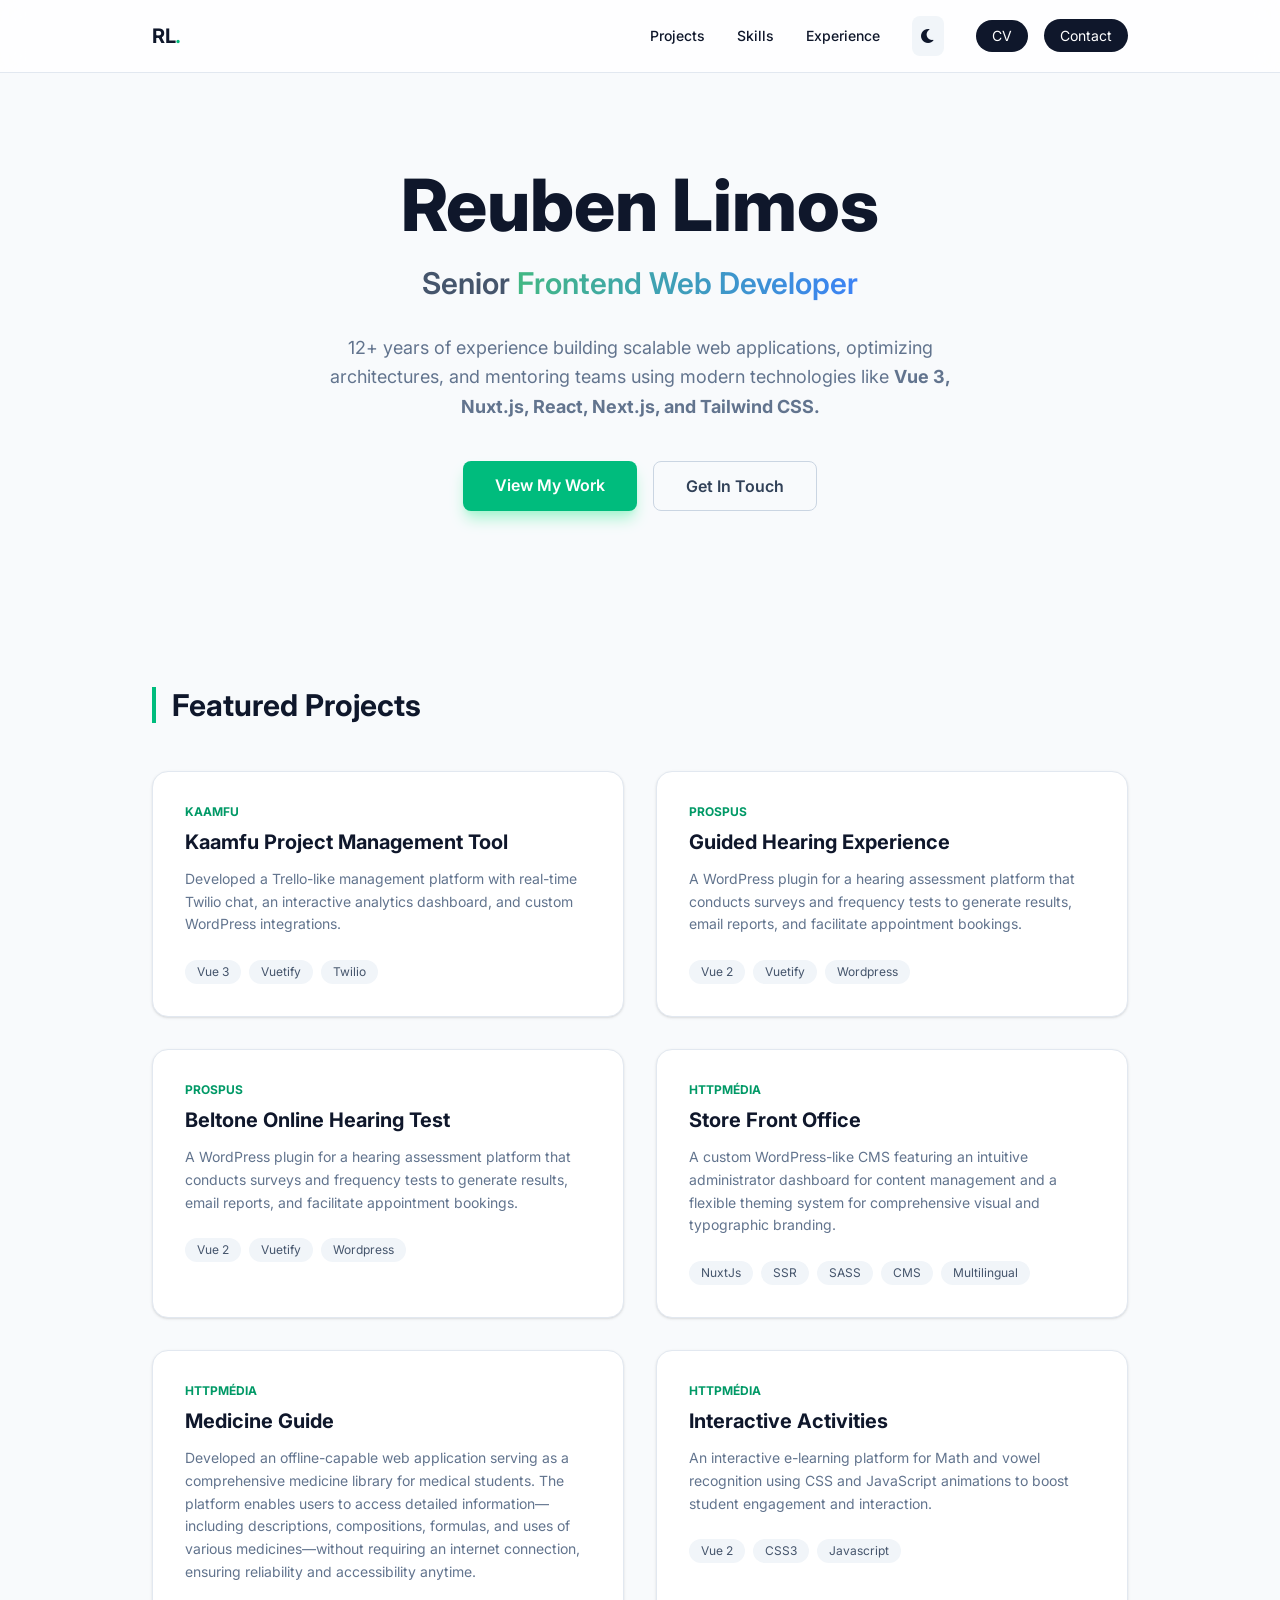
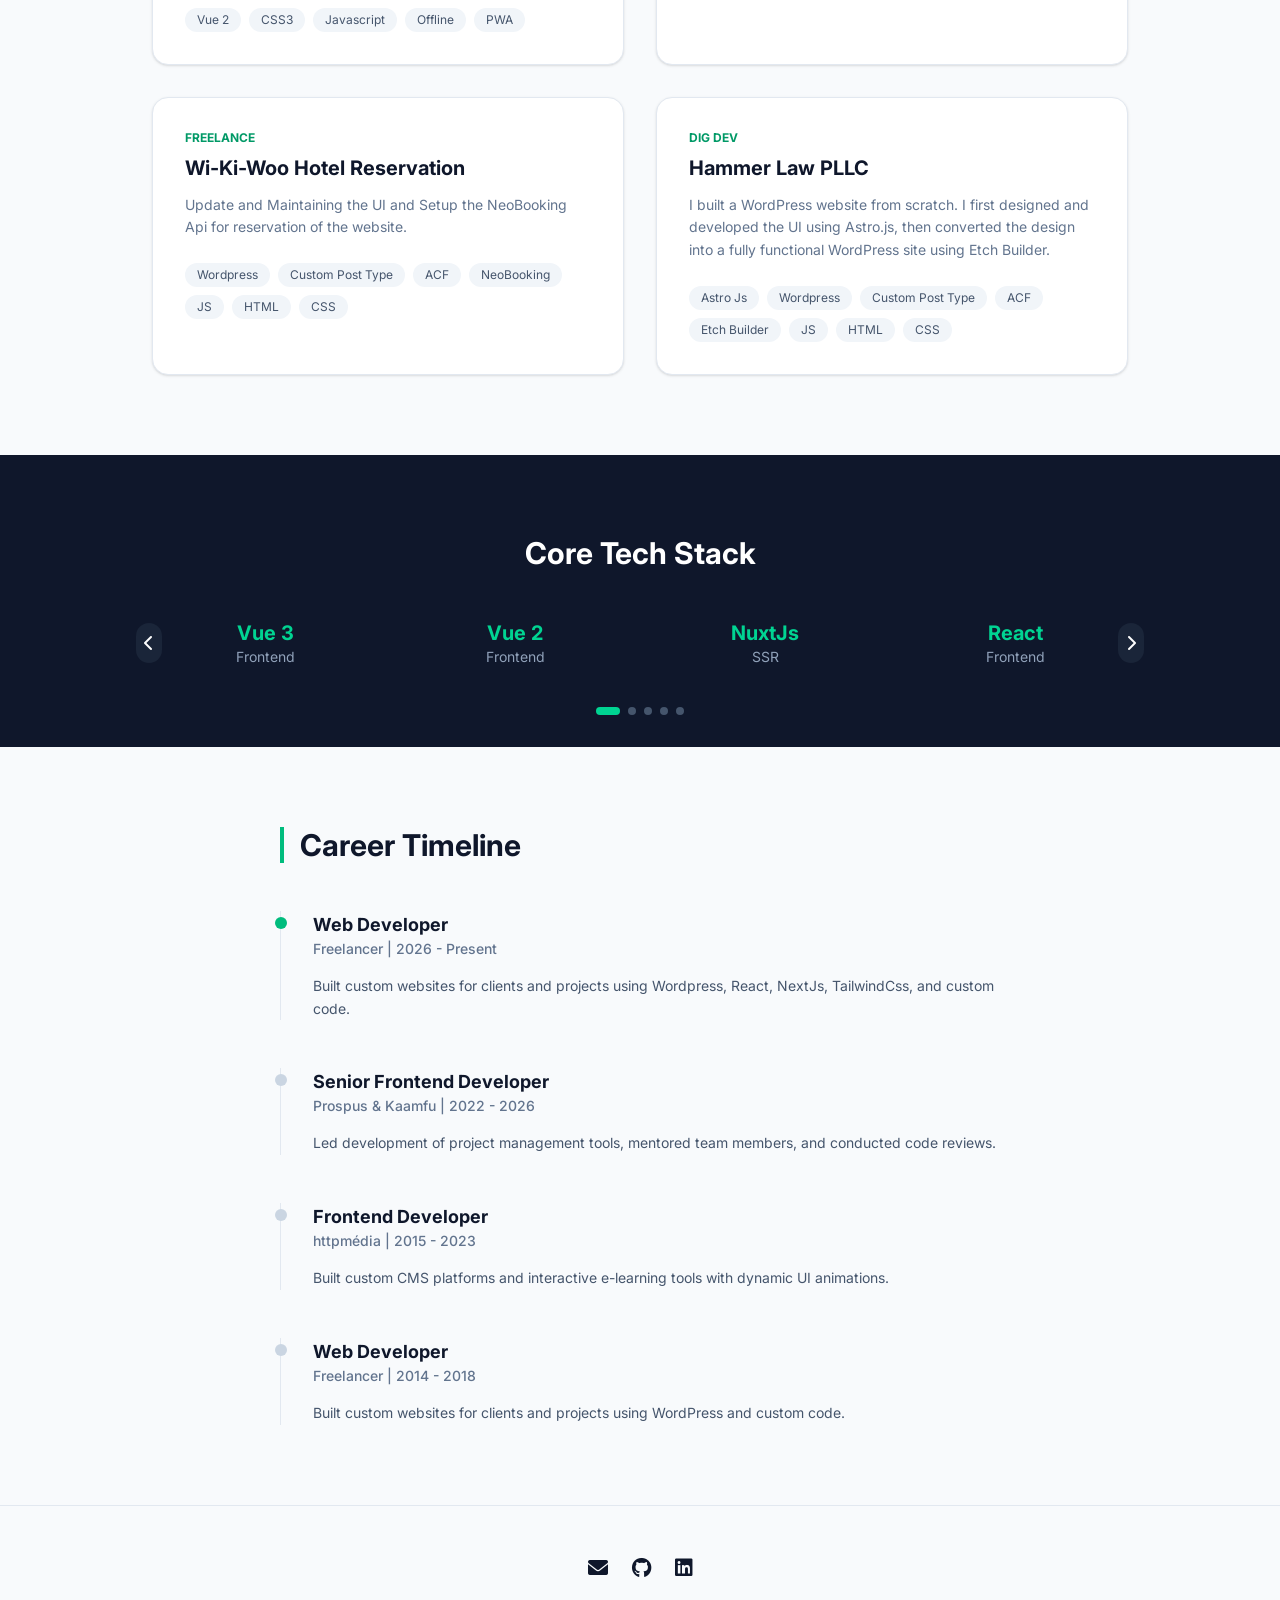
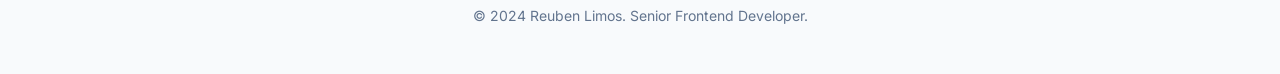
==== index.html @ afaecfef "update" ====
<!doctype html>
<html lang="en">
  <head>
    <meta charset="UTF-8" />
    <link rel="icon" type="image/svg+xml" href="favicon.svg" />
    <meta name="viewport" content="width=device-width, initial-scale=1.0" />
    <title>Reuben Limos | Senior Frontend Developer</title>
    <link
      rel="stylesheet"
      href="https://cdnjs.cloudflare.com/ajax/libs/font-awesome/6.0.0/css/all.min.css"
    />
    <script type="module" crossorigin src="assets/index.js"></script>
    <link rel="stylesheet" crossorigin href="assets/index.css">
  </head>
  <body>
    <div id="root"></div>
  </body>
</html>
---- assets/index.css ----
@import "https://fonts.googleapis.com/css2?family=Inter:wght@400;500;600;700;800&display=swap";@layer components;@layer properties{@supports (((-webkit-hyphens:none)) and (not (margin-trim:inline))) or ((-moz-orient:inline) and (not (color:rgb(from red r g b)))){*,:before,:after,::backdrop{--tw-translate-x:0;--tw-translate-y:0;--tw-translate-z:0;--tw-rotate-x:initial;--tw-rotate-y:initial;--tw-rotate-z:initial;--tw-skew-x:initial;--tw-skew-y:initial;--tw-space-y-reverse:0;--tw-space-x-reverse:0;--tw-border-style:solid;--tw-leading:initial;--tw-font-weight:initial;--tw-tracking:initial;--tw-shadow:0 0 #0000;--tw-shadow-color:initial;--tw-shadow-alpha:100%;--tw-inset-shadow:0 0 #0000;--tw-inset-shadow-color:initial;--tw-inset-shadow-alpha:100%;--tw-ring-color:initial;--tw-ring-shadow:0 0 #0000;--tw-inset-ring-color:initial;--tw-inset-ring-shadow:0 0 #0000;--tw-ring-inset:initial;--tw-ring-offset-width:0px;--tw-ring-offset-color:#fff;--tw-ring-offset-shadow:0 0 #0000;--tw-blur:initial;--tw-brightness:initial;--tw-contrast:initial;--tw-grayscale:initial;--tw-hue-rotate:initial;--tw-invert:initial;--tw-opacity:initial;--tw-saturate:initial;--tw-sepia:initial;--tw-drop-shadow:initial;--tw-drop-shadow-color:initial;--tw-drop-shadow-alpha:100%;--tw-drop-shadow-size:initial;--tw-backdrop-blur:initial;--tw-backdrop-brightness:initial;--tw-backdrop-contrast:initial;--tw-backdrop-grayscale:initial;--tw-backdrop-hue-rotate:initial;--tw-backdrop-invert:initial;--tw-backdrop-opacity:initial;--tw-backdrop-saturate:initial;--tw-backdrop-sepia:initial;--tw-duration:initial;--tw-ease:initial}}}@layer theme{:root,:host{--font-sans:-apple-system, BlinkMacSystemFont, "Segoe UI", Roboto, "Helvetica Neue", "Noto Sans", Arial, sans-serif, "Apple Color Emoji", "Segoe UI Emoji", "Segoe UI Symbol", "Noto Color Emoji";--font-mono:ui-monospace, SFMono-Regular, Menlo, Monaco, Consolas, "Liberation Mono", "Courier New", monospace;--color-yellow-400:oklch(85.2% .199 91.936);--color-emerald-200:oklch(90.5% .093 164.15);--color-emerald-400:oklch(76.5% .177 163.223);--color-emerald-500:oklch(69.6% .17 162.48);--color-emerald-600:oklch(59.6% .145 163.225);--color-slate-50:oklch(98.4% .003 247.858);--color-slate-100:oklch(96.8% .007 247.896);--color-slate-200:oklch(92.9% .013 255.508);--color-slate-300:oklch(86.9% .022 252.894);--color-slate-400:oklch(70.4% .04 256.788);--color-slate-500:oklch(55.4% .046 257.417);--color-slate-600:oklch(44.6% .043 257.281);--color-slate-700:oklch(37.2% .044 257.287);--color-slate-800:oklch(27.9% .041 260.031);--color-slate-900:oklch(20.8% .042 265.755);--color-slate-950:oklch(12.9% .042 264.695);--color-gray-800:oklch(27.8% .033 256.848);--color-black:#000;--color-white:#fff;--spacing:.25rem;--container-2xl:42rem;--container-3xl:48rem;--container-5xl:64rem;--text-xs:.75rem;--text-xs--line-height:calc(1 / .75);--text-sm:.875rem;--text-sm--line-height:calc(1.25 / .875);--text-lg:1.125rem;--text-lg--line-height:calc(1.75 / 1.125);--text-xl:1.25rem;--text-xl--line-height:calc(1.75 / 1.25);--text-2xl:1.5rem;--text-2xl--line-height:calc(2 / 1.5);--text-3xl:1.875rem;--text-3xl--line-height:calc(2.25 / 1.875);--text-4xl:2.25rem;--text-4xl--line-height:calc(2.5 / 2.25);--text-5xl:3rem;--text-5xl--line-height:1;--text-7xl:4.5rem;--text-7xl--line-height:1;--font-weight-medium:500;--font-weight-semibold:600;--font-weight-bold:700;--font-weight-extrabold:800;--tracking-tight:-.025em;--leading-relaxed:1.625;--radius-lg:.5rem;--radius-xl:.75rem;--radius-2xl:1rem;--ease-in-out:cubic-bezier(.4, 0, .2, 1);--blur-md:12px;--default-transition-duration:.15s;--default-transition-timing-function:cubic-bezier(.4, 0, .2, 1);--default-font-family:var(--font-sans);--default-mono-font-family:var(--font-mono)}}@layer base{*,:after,:before,::backdrop{box-sizing:border-box;border:0 solid;margin:0;padding:0}::file-selector-button{box-sizing:border-box;border:0 solid;margin:0;padding:0}html,:host{-webkit-text-size-adjust:100%;tab-size:4;line-height:1.5;font-family:var(--default-font-family,-apple-system, BlinkMacSystemFont, "Segoe UI", Roboto, "Helvetica Neue", "Noto Sans", Arial, sans-serif, "Apple Color Emoji", "Segoe UI Emoji", "Segoe UI Symbol", "Noto Color Emoji");font-feature-settings:var(--default-font-feature-settings,normal);font-variation-settings:var(--default-font-variation-settings,normal);-webkit-tap-highlight-color:transparent}hr{height:0;color:inherit;border-top-width:1px}abbr:where([title]){-webkit-text-decoration:underline dotted;text-decoration:underline dotted}h1,h2,h3,h4,h5,h6{font-size:inherit;font-weight:inherit}a{color:inherit;-webkit-text-decoration:inherit;-webkit-text-decoration:inherit;-webkit-text-decoration:inherit;-webkit-text-decoration:inherit;text-decoration:inherit}b,strong{font-weight:bolder}code,kbd,samp,pre{font-family:var(--default-mono-font-family,ui-monospace, SFMono-Regular, Menlo, Monaco, Consolas, "Liberation Mono", "Courier New", monospace);font-feature-settings:var(--default-mono-font-feature-settings,normal);font-variation-settings:var(--default-mono-font-variation-settings,normal);font-size:1em}small{font-size:80%}sub,sup{vertical-align:baseline;font-size:75%;line-height:0;position:relative}sub{bottom:-.25em}sup{top:-.5em}table{text-indent:0;border-color:inherit;border-collapse:collapse}:-moz-focusring:where(:not(iframe)){outline:auto}progress{vertical-align:baseline}summary{display:list-item}ol,ul,menu{list-style:none}img,svg,video,canvas,audio,iframe,embed,object{vertical-align:middle;display:block}img,video{max-width:100%;height:auto}button,input,select,optgroup,textarea{font:inherit;font-feature-settings:inherit;font-variation-settings:inherit;letter-spacing:inherit;color:inherit;opacity:1;background-color:#0000;border-radius:0}::file-selector-button{font:inherit;font-feature-settings:inherit;font-variation-settings:inherit;letter-spacing:inherit;color:inherit;opacity:1;background-color:#0000;border-radius:0}:where(select:is([multiple],[size])) optgroup{font-weight:bolder}:where(select:is([multiple],[size])) optgroup option{padding-inline-start:20px}::file-selector-button{margin-inline-end:4px}::placeholder{opacity:1}@supports (not ((-webkit-appearance:-apple-pay-button))) or (contain-intrinsic-size:1px){::placeholder{color:currentColor}@supports (color:color-mix(in lab, red, red)){::placeholder{color:color-mix(in oklab, currentcolor 50%, transparent)}}}textarea{resize:vertical}::-webkit-search-decoration{-webkit-appearance:none}::-webkit-date-and-time-value{min-height:1lh;text-align:inherit}::-webkit-datetime-edit{display:inline-flex}::-webkit-datetime-edit-fields-wrapper{padding:0}::-webkit-datetime-edit{padding-block:0}::-webkit-datetime-edit-year-field{padding-block:0}::-webkit-datetime-edit-month-field{padding-block:0}::-webkit-datetime-edit-day-field{padding-block:0}::-webkit-datetime-edit-hour-field{padding-block:0}::-webkit-datetime-edit-minute-field{padding-block:0}::-webkit-datetime-edit-second-field{padding-block:0}::-webkit-datetime-edit-millisecond-field{padding-block:0}::-webkit-datetime-edit-meridiem-field{padding-block:0}::-webkit-calendar-picker-indicator{line-height:1}:-moz-ui-invalid{box-shadow:none}button,input:where([type=button],[type=reset],[type=submit]){appearance:button}::file-selector-button{appearance:button}::-webkit-inner-spin-button{height:auto}::-webkit-outer-spin-button{height:auto}[hidden]:where(:not([hidden=until-found])){display:none!important}}@layer utilities{.invisible{visibility:hidden}.visible{visibility:visible}.absolute{position:absolute}.fixed{position:fixed}.relative{position:relative}.sticky{position:sticky}.inset-0{inset:0}.top-0{top:0}.top-1\.5{top:calc(var(--spacing) * 1.5)}.top-1\/2{top:50%}.top-6{top:calc(var(--spacing) * 6)}.right-0{right:0}.right-6{right:calc(var(--spacing) * 6)}.-left-1\.5{left:calc(var(--spacing) * -1.5)}.left-0{left:0}.left-1\/2{left:50%}.z-20{z-index:20}.z-50{z-index:50}.mx-auto{margin-inline:auto}.mt-4{margin-top:calc(var(--spacing) * 4)}.mt-10{margin-top:calc(var(--spacing) * 10)}.mr-4{margin-right:calc(var(--spacing) * 4)}.mb-2{margin-bottom:calc(var(--spacing) * 2)}.mb-3{margin-bottom:calc(var(--spacing) * 3)}.mb-6{margin-bottom:calc(var(--spacing) * 6)}.mb-8{margin-bottom:calc(var(--spacing) * 8)}.mb-10{margin-bottom:calc(var(--spacing) * 10)}.mb-12{margin-bottom:calc(var(--spacing) * 12)}.flex{display:flex}.grid{display:grid}.hidden{display:none}.h-2{height:calc(var(--spacing) * 2)}.h-3{height:calc(var(--spacing) * 3)}.h-auto{height:auto}.h-full{height:100%}.min-h-screen{min-height:100vh}.w-2{width:calc(var(--spacing) * 2)}.w-3{width:calc(var(--spacing) * 3)}.w-6{width:calc(var(--spacing) * 6)}.w-full{width:100%}.max-w-2xl{max-width:var(--container-2xl)}.max-w-3xl{max-width:var(--container-3xl)}.max-w-5xl{max-width:var(--container-5xl)}.min-w-full{min-width:100%}.-translate-x-1\/2{--tw-translate-x:calc(calc(1 / 2 * 100%) * -1);translate:var(--tw-translate-x) var(--tw-translate-y)}.-translate-x-2{--tw-translate-x:calc(var(--spacing) * -2);translate:var(--tw-translate-x) var(--tw-translate-y)}.translate-x-2{--tw-translate-x:calc(var(--spacing) * 2);translate:var(--tw-translate-x) var(--tw-translate-y)}.-translate-y-1\/2{--tw-translate-y:calc(calc(1 / 2 * 100%) * -1);translate:var(--tw-translate-x) var(--tw-translate-y)}.transform{transform:var(--tw-rotate-x,) var(--tw-rotate-y,) var(--tw-rotate-z,) var(--tw-skew-x,) var(--tw-skew-y,)}.cursor-pointer{cursor:pointer}.grid-cols-2{grid-template-columns:repeat(2,minmax(0,1fr))}.flex-wrap{flex-wrap:wrap}.items-center{align-items:center}.items-end{align-items:flex-end}.justify-between{justify-content:space-between}.justify-center{justify-content:center}.gap-2{gap:calc(var(--spacing) * 2)}.gap-4{gap:calc(var(--spacing) * 4)}.gap-8{gap:calc(var(--spacing) * 8)}:where(.space-y-12>:not(:last-child)){--tw-space-y-reverse:0;margin-block-start:calc(calc(var(--spacing) * 12) * var(--tw-space-y-reverse));margin-block-end:calc(calc(var(--spacing) * 12) * calc(1 - var(--tw-space-y-reverse)))}:where(.space-x-4>:not(:last-child)){--tw-space-x-reverse:0;margin-inline-start:calc(calc(var(--spacing) * 4) * var(--tw-space-x-reverse));margin-inline-end:calc(calc(var(--spacing) * 4) * calc(1 - var(--tw-space-x-reverse)))}:where(.space-x-6>:not(:last-child)){--tw-space-x-reverse:0;margin-inline-start:calc(calc(var(--spacing) * 6) * var(--tw-space-x-reverse));margin-inline-end:calc(calc(var(--spacing) * 6) * calc(1 - var(--tw-space-x-reverse)))}:where(.space-x-8>:not(:last-child)){--tw-space-x-reverse:0;margin-inline-start:calc(calc(var(--spacing) * 8) * var(--tw-space-x-reverse));margin-inline-end:calc(calc(var(--spacing) * 8) * calc(1 - var(--tw-space-x-reverse)))}.overflow-hidden{overflow:hidden}.rounded-2xl{border-radius:var(--radius-2xl)}.rounded-full{border-radius:2147483647px}.rounded-lg{border-radius:var(--radius-lg)}.rounded-xl{border-radius:var(--radius-xl)}.border{border-style:var(--tw-border-style);border-width:1px}.border-t{border-top-style:var(--tw-border-style);border-top-width:1px}.border-b{border-bottom-style:var(--tw-border-style);border-bottom-width:1px}.border-l{border-left-style:var(--tw-border-style);border-left-width:1px}.border-l-4{border-left-style:var(--tw-border-style);border-left-width:4px}.border-emerald-500{border-color:var(--color-emerald-500)}.border-slate-200{border-color:var(--color-slate-200)}.border-slate-300{border-color:var(--color-slate-300)}.border-slate-700{border-color:var(--color-slate-700)}.bg-black\/90{background-color:#000000e6}@supports (color:color-mix(in lab, red, red)){.bg-black\/90{background-color:color-mix(in oklab, var(--color-black) 90%, transparent)}}.bg-emerald-400{background-color:var(--color-emerald-400)}.bg-emerald-500{background-color:var(--color-emerald-500)}.bg-gray-800\/80{background-color:#1e2939cc}@supports (color:color-mix(in lab, red, red)){.bg-gray-800\/80{background-color:color-mix(in oklab, var(--color-gray-800) 80%, transparent)}}.bg-slate-50{background-color:var(--color-slate-50)}.bg-slate-100{background-color:var(--color-slate-100)}.bg-slate-300{background-color:var(--color-slate-300)}.bg-slate-600{background-color:var(--color-slate-600)}.bg-slate-800\/80{background-color:#1d293dcc}@supports (color:color-mix(in lab, red, red)){.bg-slate-800\/80{background-color:color-mix(in oklab, var(--color-slate-800) 80%, transparent)}}.bg-slate-900{background-color:var(--color-slate-900)}.bg-white{background-color:var(--color-white)}.bg-white\/80{background-color:#fffc}@supports (color:color-mix(in lab, red, red)){.bg-white\/80{background-color:color-mix(in oklab, var(--color-white) 80%, transparent)}}.object-contain{object-fit:contain}.object-cover{object-fit:cover}.p-2{padding:calc(var(--spacing) * 2)}.p-4{padding:calc(var(--spacing) * 4)}.p-8{padding:calc(var(--spacing) * 8)}.px-1{padding-inline:var(--spacing)}.px-3{padding-inline:calc(var(--spacing) * 3)}.px-4{padding-inline:calc(var(--spacing) * 4)}.px-6{padding-inline:calc(var(--spacing) * 6)}.px-8{padding-inline:calc(var(--spacing) * 8)}.py-1{padding-block:var(--spacing)}.py-2{padding-block:calc(var(--spacing) * 2)}.py-3{padding-block:calc(var(--spacing) * 3)}.py-4{padding-block:calc(var(--spacing) * 4)}.py-12{padding-block:calc(var(--spacing) * 12)}.py-20{padding-block:calc(var(--spacing) * 20)}.py-24{padding-block:calc(var(--spacing) * 24)}.pl-4{padding-left:calc(var(--spacing) * 4)}.pl-8{padding-left:calc(var(--spacing) * 8)}.text-center{text-align:center}.text-2xl{font-size:var(--text-2xl);line-height:var(--tw-leading,var(--text-2xl--line-height))}.text-3xl{font-size:var(--text-3xl);line-height:var(--tw-leading,var(--text-3xl--line-height))}.text-4xl{font-size:var(--text-4xl);line-height:var(--tw-leading,var(--text-4xl--line-height))}.text-5xl{font-size:var(--text-5xl);line-height:var(--tw-leading,var(--text-5xl--line-height))}.text-lg{font-size:var(--text-lg);line-height:var(--tw-leading,var(--text-lg--line-height))}.text-sm{font-size:var(--text-sm);line-height:var(--tw-leading,var(--text-sm--line-height))}.text-xl{font-size:var(--text-xl);line-height:var(--tw-leading,var(--text-xl--line-height))}.text-xs{font-size:var(--text-xs);line-height:var(--tw-leading,var(--text-xs--line-height))}.leading-relaxed{--tw-leading:var(--leading-relaxed);line-height:var(--leading-relaxed)}.font-bold{--tw-font-weight:var(--font-weight-bold);font-weight:var(--font-weight-bold)}.font-extrabold{--tw-font-weight:var(--font-weight-extrabold);font-weight:var(--font-weight-extrabold)}.font-medium{--tw-font-weight:var(--font-weight-medium);font-weight:var(--font-weight-medium)}.font-semibold{--tw-font-weight:var(--font-weight-semibold);font-weight:var(--font-weight-semibold)}.tracking-tight{--tw-tracking:var(--tracking-tight);letter-spacing:var(--tracking-tight)}.text-emerald-400{color:var(--color-emerald-400)}.text-emerald-500{color:var(--color-emerald-500)}.text-emerald-600{color:var(--color-emerald-600)}.text-slate-400{color:var(--color-slate-400)}.text-slate-500{color:var(--color-slate-500)}.text-slate-600{color:var(--color-slate-600)}.text-slate-700{color:var(--color-slate-700)}.text-slate-900{color:var(--color-slate-900)}.text-white{color:var(--color-white)}.text-yellow-400{color:var(--color-yellow-400)}.uppercase{text-transform:uppercase}.opacity-0{opacity:0}.opacity-100{opacity:1}.shadow-2xl{--tw-shadow:0 25px 50px -12px var(--tw-shadow-color,#00000040);box-shadow:var(--tw-inset-shadow), var(--tw-inset-ring-shadow), var(--tw-ring-offset-shadow), var(--tw-ring-shadow), var(--tw-shadow)}.shadow-lg{--tw-shadow:0 10px 15px -3px var(--tw-shadow-color,#0000001a), 0 4px 6px -4px var(--tw-shadow-color,#0000001a);box-shadow:var(--tw-inset-shadow), var(--tw-inset-ring-shadow), var(--tw-ring-offset-shadow), var(--tw-ring-shadow), var(--tw-shadow)}.shadow-sm{--tw-shadow:0 1px 3px 0 var(--tw-shadow-color,#0000001a), 0 1px 2px -1px var(--tw-shadow-color,#0000001a);box-shadow:var(--tw-inset-shadow), var(--tw-inset-ring-shadow), var(--tw-ring-offset-shadow), var(--tw-ring-shadow), var(--tw-shadow)}.shadow-emerald-200{--tw-shadow-color:oklch(90.5% .093 164.15)}@supports (color:color-mix(in lab, red, red)){.shadow-emerald-200{--tw-shadow-color:color-mix(in oklab, var(--color-emerald-200) var(--tw-shadow-alpha), transparent)}}.ring-emerald-500{--tw-ring-color:var(--color-emerald-500)}.filter{filter:var(--tw-blur,) var(--tw-brightness,) var(--tw-contrast,) var(--tw-grayscale,) var(--tw-hue-rotate,) var(--tw-invert,) var(--tw-saturate,) var(--tw-sepia,) var(--tw-drop-shadow,)}.backdrop-blur-md{--tw-backdrop-blur:blur(var(--blur-md));-webkit-backdrop-filter:var(--tw-backdrop-blur,) var(--tw-backdrop-brightness,) var(--tw-backdrop-contrast,) var(--tw-backdrop-grayscale,) var(--tw-backdrop-hue-rotate,) var(--tw-backdrop-invert,) var(--tw-backdrop-opacity,) var(--tw-backdrop-saturate,) var(--tw-backdrop-sepia,);backdrop-filter:var(--tw-backdrop-blur,) var(--tw-backdrop-brightness,) var(--tw-backdrop-contrast,) var(--tw-backdrop-grayscale,) var(--tw-backdrop-hue-rotate,) var(--tw-backdrop-invert,) var(--tw-backdrop-opacity,) var(--tw-backdrop-saturate,) var(--tw-backdrop-sepia,)}.transition{transition-property:color,background-color,border-color,outline-color,text-decoration-color,fill,stroke,--tw-gradient-from,--tw-gradient-via,--tw-gradient-to,opacity,box-shadow,transform,translate,scale,rotate,filter,-webkit-backdrop-filter,backdrop-filter,display,content-visibility,overlay,pointer-events;transition-timing-function:var(--tw-ease,var(--default-transition-timing-function));transition-duration:var(--tw-duration,var(--default-transition-duration))}.transition-all{transition-property:all;transition-timing-function:var(--tw-ease,var(--default-transition-timing-function));transition-duration:var(--tw-duration,var(--default-transition-duration))}.transition-transform{transition-property:transform,translate,scale,rotate;transition-timing-function:var(--tw-ease,var(--default-transition-timing-function));transition-duration:var(--tw-duration,var(--default-transition-duration))}.duration-500{--tw-duration:.5s;transition-duration:.5s}.ease-in-out{--tw-ease:var(--ease-in-out);transition-timing-function:var(--ease-in-out)}@media (hover:hover){.hover\:bg-emerald-600:hover{background-color:var(--color-emerald-600)}.hover\:bg-slate-500:hover{background-color:var(--color-slate-500)}.hover\:bg-white:hover{background-color:var(--color-white)}.hover\:text-emerald-500:hover{color:var(--color-emerald-500)}.hover\:opacity-90:hover{opacity:.9}.hover\:ring-2:hover{--tw-ring-shadow:var(--tw-ring-inset,) 0 0 0 calc(2px + var(--tw-ring-offset-width)) var(--tw-ring-color,currentcolor);box-shadow:var(--tw-inset-shadow), var(--tw-inset-ring-shadow), var(--tw-ring-offset-shadow), var(--tw-ring-shadow), var(--tw-shadow)}}@media (width>=48rem){.md\:mr-8{margin-right:calc(var(--spacing) * 8)}.md\:flex{display:flex}.md\:-translate-x-4{--tw-translate-x:calc(var(--spacing) * -4);translate:var(--tw-translate-x) var(--tw-translate-y)}.md\:translate-x-4{--tw-translate-x:calc(var(--spacing) * 4);translate:var(--tw-translate-x) var(--tw-translate-y)}.md\:grid-cols-2{grid-template-columns:repeat(2,minmax(0,1fr))}.md\:grid-cols-4{grid-template-columns:repeat(4,minmax(0,1fr))}:where(.md\:space-x-8>:not(:last-child)){--tw-space-x-reverse:0;margin-inline-start:calc(calc(var(--spacing) * 8) * var(--tw-space-x-reverse));margin-inline-end:calc(calc(var(--spacing) * 8) * calc(1 - var(--tw-space-x-reverse)))}.md\:p-10{padding:calc(var(--spacing) * 10)}.md\:text-3xl{font-size:var(--text-3xl);line-height:var(--tw-leading,var(--text-3xl--line-height))}.md\:text-7xl{font-size:var(--text-7xl);line-height:var(--tw-leading,var(--text-7xl--line-height))}}.dark\:border-slate-700:where(.dark,.dark *){border-color:var(--color-slate-700)}.dark\:border-slate-800:where(.dark,.dark *){border-color:var(--color-slate-800)}.dark\:bg-emerald-600:where(.dark,.dark *){background-color:var(--color-emerald-600)}.dark\:bg-slate-700:where(.dark,.dark *){background-color:var(--color-slate-700)}.dark\:bg-slate-800:where(.dark,.dark *){background-color:var(--color-slate-800)}.dark\:bg-slate-900:where(.dark,.dark *){background-color:var(--color-slate-900)}.dark\:bg-slate-900\/50:where(.dark,.dark *){background-color:#0f172b80}@supports (color:color-mix(in lab, red, red)){.dark\:bg-slate-900\/50:where(.dark,.dark *){background-color:color-mix(in oklab, var(--color-slate-900) 50%, transparent)}}.dark\:bg-slate-900\/80:where(.dark,.dark *){background-color:#0f172bcc}@supports (color:color-mix(in lab, red, red)){.dark\:bg-slate-900\/80:where(.dark,.dark *){background-color:color-mix(in oklab, var(--color-slate-900) 80%, transparent)}}.dark\:bg-slate-900\/90:where(.dark,.dark *){background-color:#0f172be6}@supports (color:color-mix(in lab, red, red)){.dark\:bg-slate-900\/90:where(.dark,.dark *){background-color:color-mix(in oklab, var(--color-slate-900) 90%, transparent)}}.dark\:bg-slate-950:where(.dark,.dark *){background-color:var(--color-slate-950)}.dark\:text-emerald-400:where(.dark,.dark *){color:var(--color-emerald-400)}.dark\:text-slate-100:where(.dark,.dark *){color:var(--color-slate-100)}.dark\:text-slate-300:where(.dark,.dark *){color:var(--color-slate-300)}.dark\:text-slate-400:where(.dark,.dark *){color:var(--color-slate-400)}.dark\:shadow-none:where(.dark,.dark *){--tw-shadow:0 0 #0000;box-shadow:var(--tw-inset-shadow), var(--tw-inset-ring-shadow), var(--tw-ring-offset-shadow), var(--tw-ring-shadow), var(--tw-shadow)}@media (hover:hover){.dark\:hover\:bg-slate-800:where(.dark,.dark *):hover{background-color:var(--color-slate-800)}}}body{scroll-behavior:smooth;font-family:Inter,sans-serif;transition:background-color .3s}.gradient-text{-webkit-text-fill-color:transparent;background:linear-gradient(90deg,#42b883,#3b82f6);-webkit-background-clip:text}.project-card .overlay{opacity:0;transition:opacity .4s}.project-card:hover .overlay{opacity:1}.modal-transition{transition:opacity .3s,visibility .3s}button.btn-cv{height:32px;line-height:0}@property --tw-translate-x{syntax:"*";inherits:false;initial-value:0}@property --tw-translate-y{syntax:"*";inherits:false;initial-value:0}@property --tw-translate-z{syntax:"*";inherits:false;initial-value:0}@property --tw-rotate-x{syntax:"*";inherits:false}@property --tw-rotate-y{syntax:"*";inherits:false}@property --tw-rotate-z{syntax:"*";inherits:false}@property --tw-skew-x{syntax:"*";inherits:false}@property --tw-skew-y{syntax:"*";inherits:false}@property --tw-space-y-reverse{syntax:"*";inherits:false;initial-value:0}@property --tw-space-x-reverse{syntax:"*";inherits:false;initial-value:0}@property --tw-border-style{syntax:"*";inherits:false;initial-value:solid}@property --tw-leading{syntax:"*";inherits:false}@property --tw-font-weight{syntax:"*";inherits:false}@property --tw-tracking{syntax:"*";inherits:false}@property --tw-shadow{syntax:"*";inherits:false;initial-value:0 0 #0000}@property --tw-shadow-color{syntax:"*";inherits:false}@property --tw-shadow-alpha{syntax:"<percentage>";inherits:false;initial-value:100%}@property --tw-inset-shadow{syntax:"*";inherits:false;initial-value:0 0 #0000}@property --tw-inset-shadow-color{syntax:"*";inherits:false}@property --tw-inset-shadow-alpha{syntax:"<percentage>";inherits:false;initial-value:100%}@property --tw-ring-color{syntax:"*";inherits:false}@property --tw-ring-shadow{syntax:"*";inherits:false;initial-value:0 0 #0000}@property --tw-inset-ring-color{syntax:"*";inherits:false}@property --tw-inset-ring-shadow{syntax:"*";inherits:false;initial-value:0 0 #0000}@property --tw-ring-inset{syntax:"*";inherits:false}@property --tw-ring-offset-width{syntax:"<length>";inherits:false;initial-value:0}@property --tw-ring-offset-color{syntax:"*";inherits:false;initial-value:#fff}@property --tw-ring-offset-shadow{syntax:"*";inherits:false;initial-value:0 0 #0000}@property --tw-blur{syntax:"*";inherits:false}@property --tw-brightness{syntax:"*";inherits:false}@property --tw-contrast{syntax:"*";inherits:false}@property --tw-grayscale{syntax:"*";inherits:false}@property --tw-hue-rotate{syntax:"*";inherits:false}@property --tw-invert{syntax:"*";inherits:false}@property --tw-opacity{syntax:"*";inherits:false}@property --tw-saturate{syntax:"*";inherits:false}@property --tw-sepia{syntax:"*";inherits:false}@property --tw-drop-shadow{syntax:"*";inherits:false}@property --tw-drop-shadow-color{syntax:"*";inherits:false}@property --tw-drop-shadow-alpha{syntax:"<percentage>";inherits:false;initial-value:100%}@property --tw-drop-shadow-size{syntax:"*";inherits:false}@property --tw-backdrop-blur{syntax:"*";inherits:false}@property --tw-backdrop-brightness{syntax:"*";inherits:false}@property --tw-backdrop-contrast{syntax:"*";inherits:false}@property --tw-backdrop-grayscale{syntax:"*";inherits:false}@property --tw-backdrop-hue-rotate{syntax:"*";inherits:false}@property --tw-backdrop-invert{syntax:"*";inherits:false}@property --tw-backdrop-opacity{syntax:"*";inherits:false}@property --tw-backdrop-saturate{syntax:"*";inherits:false}@property --tw-backdrop-sepia{syntax:"*";inherits:false}@property --tw-duration{syntax:"*";inherits:false}@property --tw-ease{syntax:"*";inherits:false}
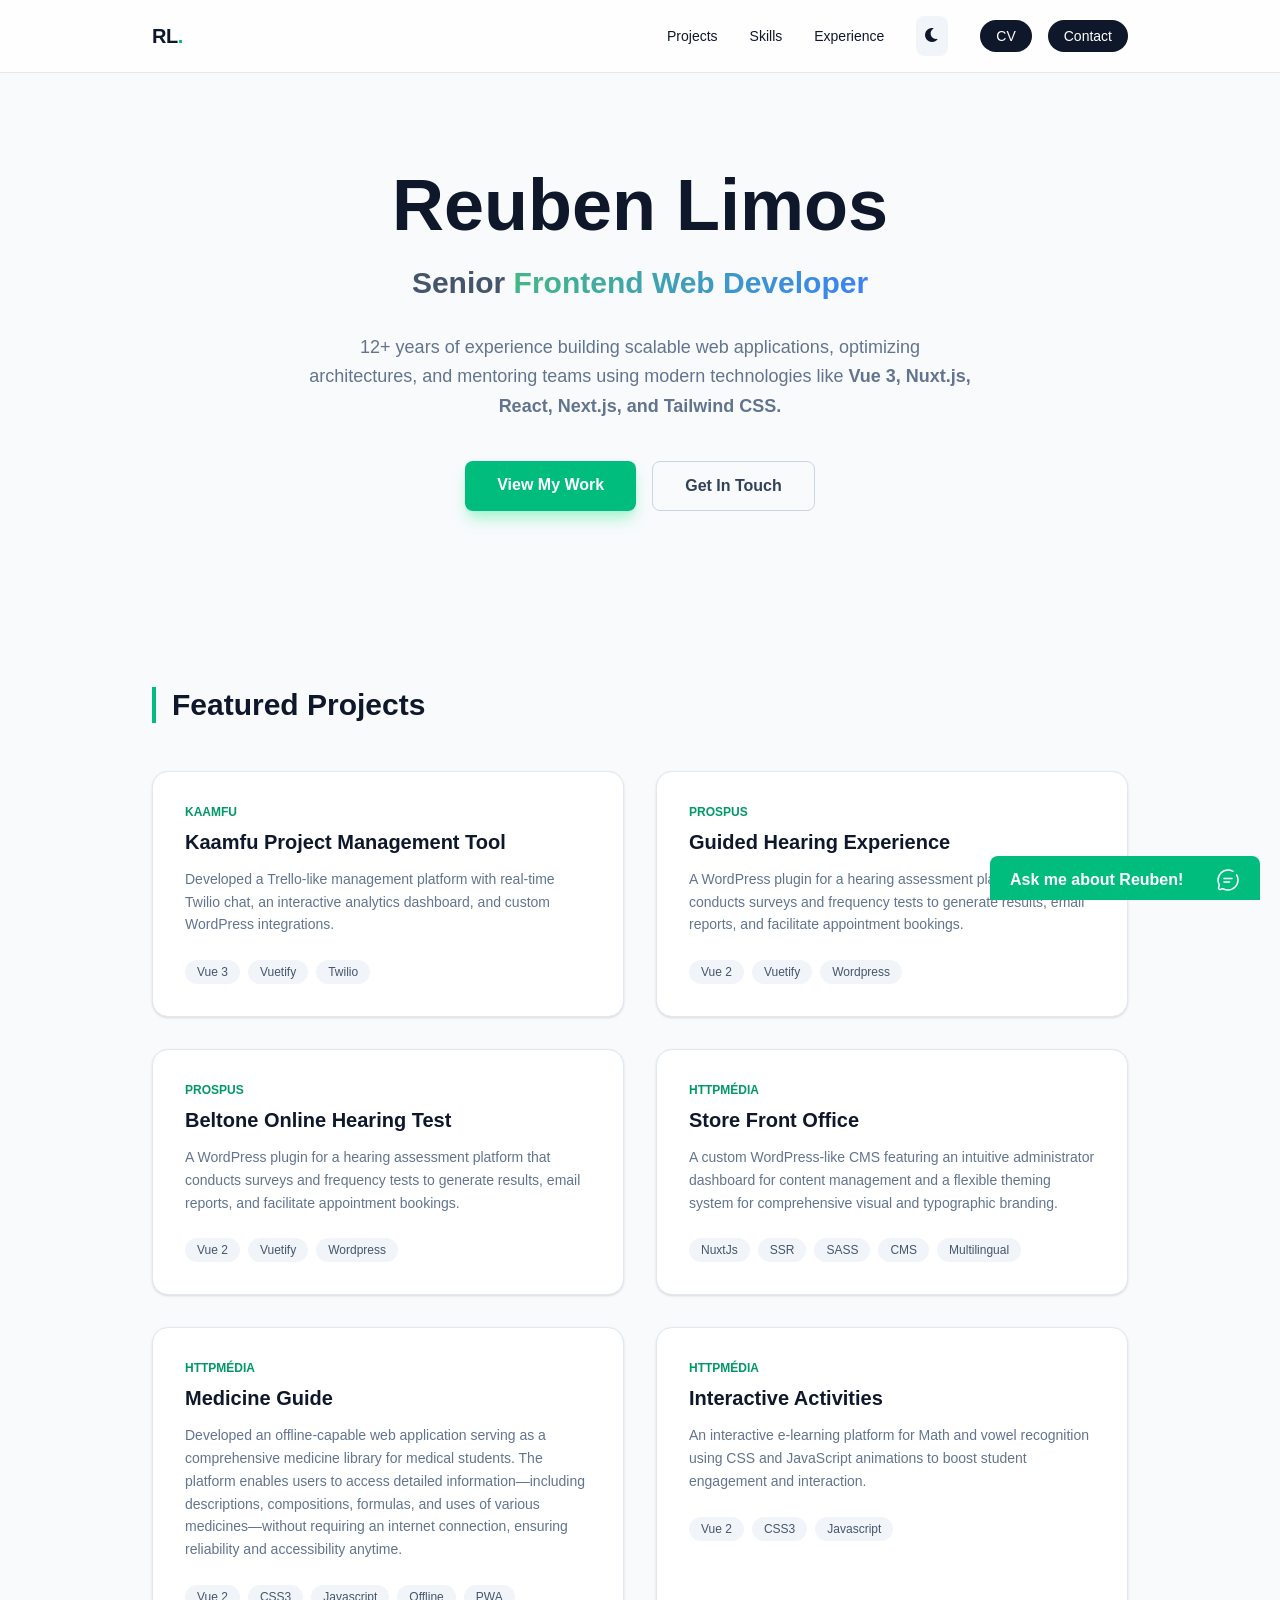
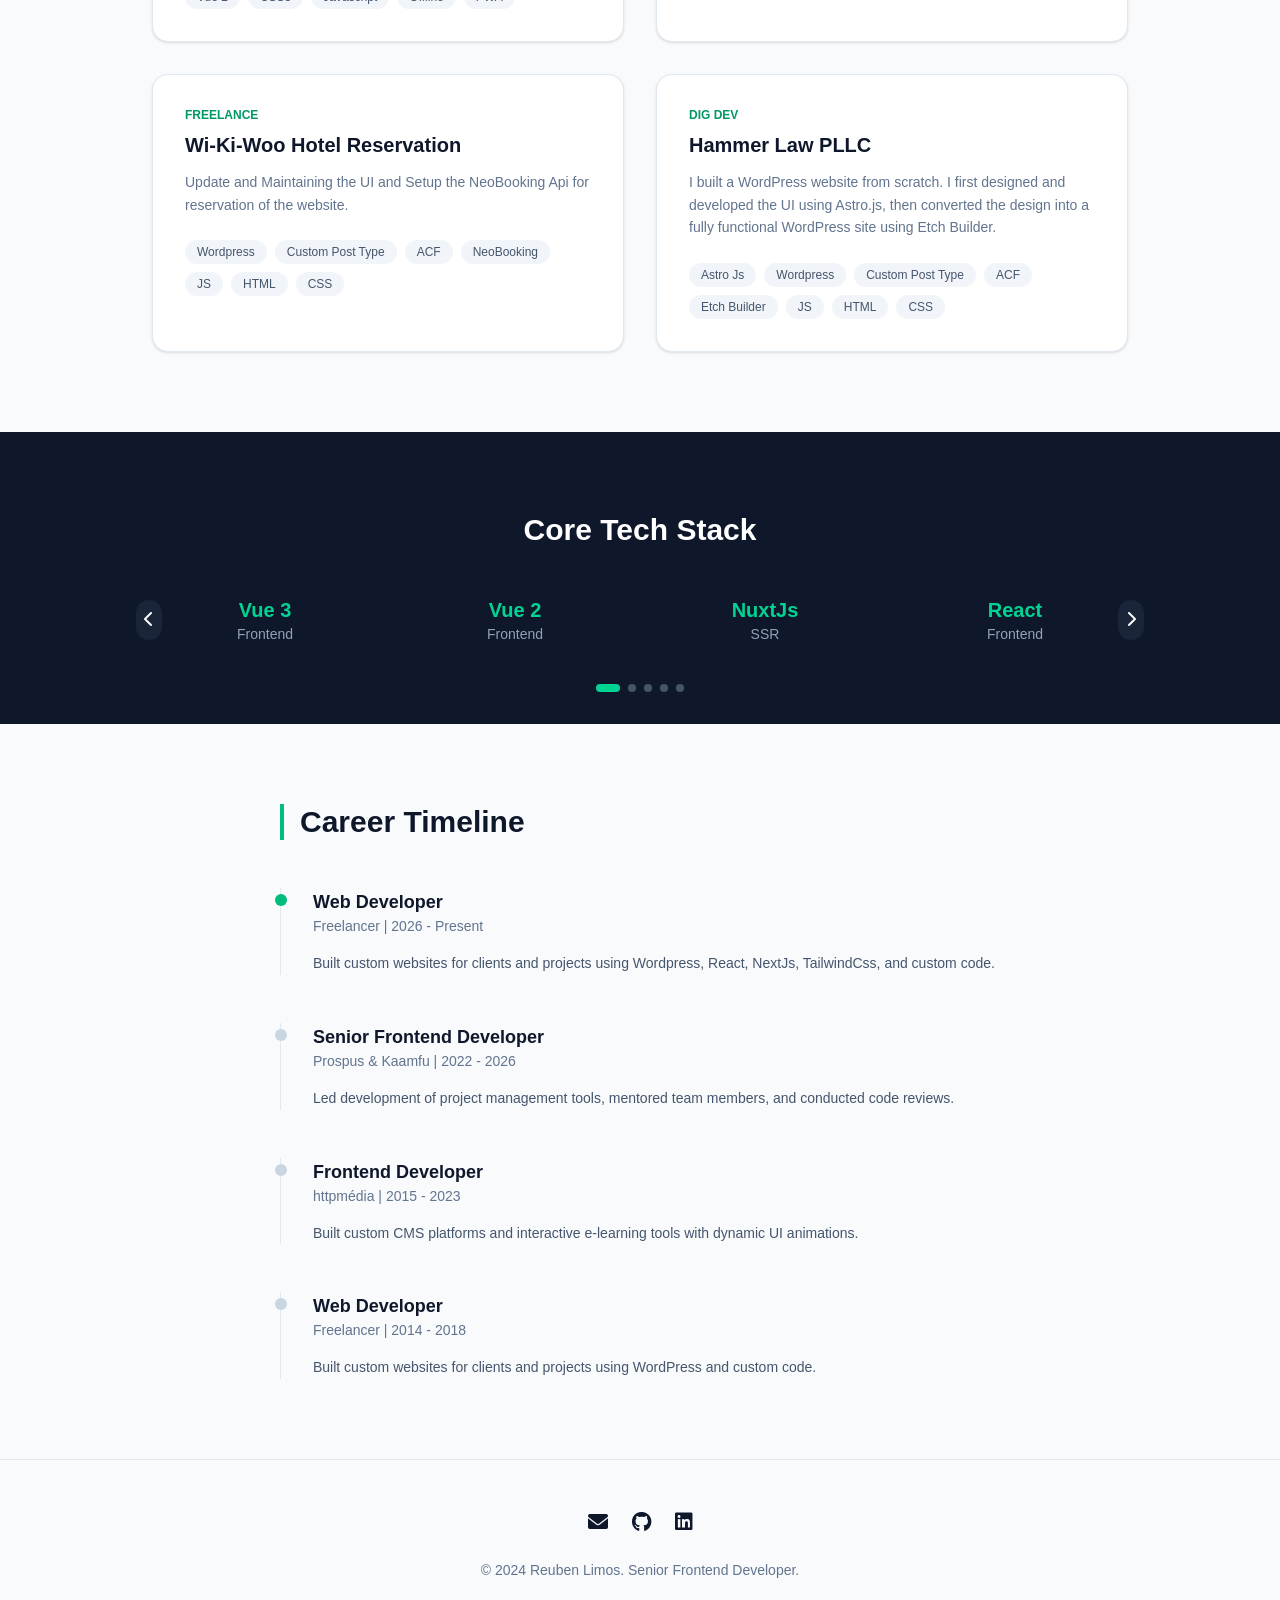
==== commit 271f6675: "update files" ====
--- a/index.html
+++ b/index.html
@@ -2,17 +2,21 @@
 <html lang="en">
   <head>
     <meta charset="UTF-8" />
-    <link rel="icon" type="image/svg+xml" href="favicon.svg" />
+    <link rel="icon" type="image/svg+xml" href="./favicon.svg" />
     <meta name="viewport" content="width=device-width, initial-scale=1.0" />
     <title>Reuben Limos | Senior Frontend Developer</title>
     <link
       rel="stylesheet"
       href="https://cdnjs.cloudflare.com/ajax/libs/font-awesome/6.0.0/css/all.min.css"
     />
-    <script type="module" crossorigin src="assets/index.js"></script>
-    <link rel="stylesheet" crossorigin href="assets/index.css">
+    <script type="module" crossorigin src="./assets/index.js"></script>
+    <script type="module" crossorigin src="./assets/chatbot.js"></script>
+    <link rel="stylesheet" crossorigin href="./assets/index.css">
+    <link rel="stylesheet" crossorigin href="./assets/chatbot.css">
   </head>
   <body>
     <div id="root"></div>
+
+    <div id="chat-bot-float"></div>
   </body>
 </html>
--- a/assets/index.css
+++ b/assets/index.css
@@ -1 +1,2 @@
 @import "https://fonts.googleapis.com/css2?family=Inter:wght@400;500;600;700;800&display=swap";@layer components;@layer properties{@supports (((-webkit-hyphens:none)) and (not (margin-trim:inline))) or ((-moz-orient:inline) and (not (color:rgb(from red r g b)))){*,:before,:after,::backdrop{--tw-translate-x:0;--tw-translate-y:0;--tw-translate-z:0;--tw-rotate-x:initial;--tw-rotate-y:initial;--tw-rotate-z:initial;--tw-skew-x:initial;--tw-skew-y:initial;--tw-space-y-reverse:0;--tw-space-x-reverse:0;--tw-border-style:solid;--tw-leading:initial;--tw-font-weight:initial;--tw-tracking:initial;--tw-shadow:0 0 #0000;--tw-shadow-color:initial;--tw-shadow-alpha:100%;--tw-inset-shadow:0 0 #0000;--tw-inset-shadow-color:initial;--tw-inset-shadow-alpha:100%;--tw-ring-color:initial;--tw-ring-shadow:0 0 #0000;--tw-inset-ring-color:initial;--tw-inset-ring-shadow:0 0 #0000;--tw-ring-inset:initial;--tw-ring-offset-width:0px;--tw-ring-offset-color:#fff;--tw-ring-offset-shadow:0 0 #0000;--tw-blur:initial;--tw-brightness:initial;--tw-contrast:initial;--tw-grayscale:initial;--tw-hue-rotate:initial;--tw-invert:initial;--tw-opacity:initial;--tw-saturate:initial;--tw-sepia:initial;--tw-drop-shadow:initial;--tw-drop-shadow-color:initial;--tw-drop-shadow-alpha:100%;--tw-drop-shadow-size:initial;--tw-backdrop-blur:initial;--tw-backdrop-brightness:initial;--tw-backdrop-contrast:initial;--tw-backdrop-grayscale:initial;--tw-backdrop-hue-rotate:initial;--tw-backdrop-invert:initial;--tw-backdrop-opacity:initial;--tw-backdrop-saturate:initial;--tw-backdrop-sepia:initial;--tw-duration:initial;--tw-ease:initial}}}@layer theme{:root,:host{--font-sans:-apple-system, BlinkMacSystemFont, "Segoe UI", Roboto, "Helvetica Neue", "Noto Sans", Arial, sans-serif, "Apple Color Emoji", "Segoe UI Emoji", "Segoe UI Symbol", "Noto Color Emoji";--font-mono:ui-monospace, SFMono-Regular, Menlo, Monaco, Consolas, "Liberation Mono", "Courier New", monospace;--color-yellow-400:oklch(85.2% .199 91.936);--color-emerald-200:oklch(90.5% .093 164.15);--color-emerald-400:oklch(76.5% .177 163.223);--color-emerald-500:oklch(69.6% .17 162.48);--color-emerald-600:oklch(59.6% .145 163.225);--color-slate-50:oklch(98.4% .003 247.858);--color-slate-100:oklch(96.8% .007 247.896);--color-slate-200:oklch(92.9% .013 255.508);--color-slate-300:oklch(86.9% .022 252.894);--color-slate-400:oklch(70.4% .04 256.788);--color-slate-500:oklch(55.4% .046 257.417);--color-slate-600:oklch(44.6% .043 257.281);--color-slate-700:oklch(37.2% .044 257.287);--color-slate-800:oklch(27.9% .041 260.031);--color-slate-900:oklch(20.8% .042 265.755);--color-slate-950:oklch(12.9% .042 264.695);--color-gray-800:oklch(27.8% .033 256.848);--color-black:#000;--color-white:#fff;--spacing:.25rem;--container-2xl:42rem;--container-3xl:48rem;--container-5xl:64rem;--text-xs:.75rem;--text-xs--line-height:calc(1 / .75);--text-sm:.875rem;--text-sm--line-height:calc(1.25 / .875);--text-lg:1.125rem;--text-lg--line-height:calc(1.75 / 1.125);--text-xl:1.25rem;--text-xl--line-height:calc(1.75 / 1.25);--text-2xl:1.5rem;--text-2xl--line-height:calc(2 / 1.5);--text-3xl:1.875rem;--text-3xl--line-height:calc(2.25 / 1.875);--text-4xl:2.25rem;--text-4xl--line-height:calc(2.5 / 2.25);--text-5xl:3rem;--text-5xl--line-height:1;--text-7xl:4.5rem;--text-7xl--line-height:1;--font-weight-medium:500;--font-weight-semibold:600;--font-weight-bold:700;--font-weight-extrabold:800;--tracking-tight:-.025em;--leading-relaxed:1.625;--radius-lg:.5rem;--radius-xl:.75rem;--radius-2xl:1rem;--ease-in-out:cubic-bezier(.4, 0, .2, 1);--blur-md:12px;--default-transition-duration:.15s;--default-transition-timing-function:cubic-bezier(.4, 0, .2, 1);--default-font-family:var(--font-sans);--default-mono-font-family:var(--font-mono)}}@layer base{*,:after,:before,::backdrop{box-sizing:border-box;border:0 solid;margin:0;padding:0}::file-selector-button{box-sizing:border-box;border:0 solid;margin:0;padding:0}html,:host{-webkit-text-size-adjust:100%;tab-size:4;line-height:1.5;font-family:var(--default-font-family,-apple-system, BlinkMacSystemFont, "Segoe UI", Roboto, "Helvetica Neue", "Noto Sans", Arial, sans-serif, "Apple Color Emoji", "Segoe UI Emoji", "Segoe UI Symbol", "Noto Color Emoji");font-feature-settings:var(--default-font-feature-settings,normal);font-variation-settings:var(--default-font-variation-settings,normal);-webkit-tap-highlight-color:transparent}hr{height:0;color:inherit;border-top-width:1px}abbr:where([title]){-webkit-text-decoration:underline dotted;text-decoration:underline dotted}h1,h2,h3,h4,h5,h6{font-size:inherit;font-weight:inherit}a{color:inherit;-webkit-text-decoration:inherit;-webkit-text-decoration:inherit;-webkit-text-decoration:inherit;-webkit-text-decoration:inherit;text-decoration:inherit}b,strong{font-weight:bolder}code,kbd,samp,pre{font-family:var(--default-mono-font-family,ui-monospace, SFMono-Regular, Menlo, Monaco, Consolas, "Liberation Mono", "Courier New", monospace);font-feature-settings:var(--default-mono-font-feature-settings,normal);font-variation-settings:var(--default-mono-font-variation-settings,normal);font-size:1em}small{font-size:80%}sub,sup{vertical-align:baseline;font-size:75%;line-height:0;position:relative}sub{bottom:-.25em}sup{top:-.5em}table{text-indent:0;border-color:inherit;border-collapse:collapse}:-moz-focusring:where(:not(iframe)){outline:auto}progress{vertical-align:baseline}summary{display:list-item}ol,ul,menu{list-style:none}img,svg,video,canvas,audio,iframe,embed,object{vertical-align:middle;display:block}img,video{max-width:100%;height:auto}button,input,select,optgroup,textarea{font:inherit;font-feature-settings:inherit;font-variation-settings:inherit;letter-spacing:inherit;color:inherit;opacity:1;background-color:#0000;border-radius:0}::file-selector-button{font:inherit;font-feature-settings:inherit;font-variation-settings:inherit;letter-spacing:inherit;color:inherit;opacity:1;background-color:#0000;border-radius:0}:where(select:is([multiple],[size])) optgroup{font-weight:bolder}:where(select:is([multiple],[size])) optgroup option{padding-inline-start:20px}::file-selector-button{margin-inline-end:4px}::placeholder{opacity:1}@supports (not ((-webkit-appearance:-apple-pay-button))) or (contain-intrinsic-size:1px){::placeholder{color:currentColor}@supports (color:color-mix(in lab, red, red)){::placeholder{color:color-mix(in oklab, currentcolor 50%, transparent)}}}textarea{resize:vertical}::-webkit-search-decoration{-webkit-appearance:none}::-webkit-date-and-time-value{min-height:1lh;text-align:inherit}::-webkit-datetime-edit{display:inline-flex}::-webkit-datetime-edit-fields-wrapper{padding:0}::-webkit-datetime-edit{padding-block:0}::-webkit-datetime-edit-year-field{padding-block:0}::-webkit-datetime-edit-month-field{padding-block:0}::-webkit-datetime-edit-day-field{padding-block:0}::-webkit-datetime-edit-hour-field{padding-block:0}::-webkit-datetime-edit-minute-field{padding-block:0}::-webkit-datetime-edit-second-field{padding-block:0}::-webkit-datetime-edit-millisecond-field{padding-block:0}::-webkit-datetime-edit-meridiem-field{padding-block:0}::-webkit-calendar-picker-indicator{line-height:1}:-moz-ui-invalid{box-shadow:none}button,input:where([type=button],[type=reset],[type=submit]){appearance:button}::file-selector-button{appearance:button}::-webkit-inner-spin-button{height:auto}::-webkit-outer-spin-button{height:auto}[hidden]:where(:not([hidden=until-found])){display:none!important}}@layer utilities{.invisible{visibility:hidden}.visible{visibility:visible}.absolute{position:absolute}.fixed{position:fixed}.relative{position:relative}.sticky{position:sticky}.inset-0{inset:0}.top-0{top:0}.top-1\.5{top:calc(var(--spacing) * 1.5)}.top-1\/2{top:50%}.top-6{top:calc(var(--spacing) * 6)}.right-0{right:0}.right-6{right:calc(var(--spacing) * 6)}.-left-1\.5{left:calc(var(--spacing) * -1.5)}.left-0{left:0}.left-1\/2{left:50%}.z-20{z-index:20}.z-50{z-index:50}.mx-auto{margin-inline:auto}.mt-4{margin-top:calc(var(--spacing) * 4)}.mt-10{margin-top:calc(var(--spacing) * 10)}.mr-4{margin-right:calc(var(--spacing) * 4)}.mb-2{margin-bottom:calc(var(--spacing) * 2)}.mb-3{margin-bottom:calc(var(--spacing) * 3)}.mb-6{margin-bottom:calc(var(--spacing) * 6)}.mb-8{margin-bottom:calc(var(--spacing) * 8)}.mb-10{margin-bottom:calc(var(--spacing) * 10)}.mb-12{margin-bottom:calc(var(--spacing) * 12)}.flex{display:flex}.grid{display:grid}.hidden{display:none}.h-2{height:calc(var(--spacing) * 2)}.h-3{height:calc(var(--spacing) * 3)}.h-auto{height:auto}.h-full{height:100%}.min-h-screen{min-height:100vh}.w-2{width:calc(var(--spacing) * 2)}.w-3{width:calc(var(--spacing) * 3)}.w-6{width:calc(var(--spacing) * 6)}.w-full{width:100%}.max-w-2xl{max-width:var(--container-2xl)}.max-w-3xl{max-width:var(--container-3xl)}.max-w-5xl{max-width:var(--container-5xl)}.min-w-full{min-width:100%}.-translate-x-1\/2{--tw-translate-x:calc(calc(1 / 2 * 100%) * -1);translate:var(--tw-translate-x) var(--tw-translate-y)}.-translate-x-2{--tw-translate-x:calc(var(--spacing) * -2);translate:var(--tw-translate-x) var(--tw-translate-y)}.translate-x-2{--tw-translate-x:calc(var(--spacing) * 2);translate:var(--tw-translate-x) var(--tw-translate-y)}.-translate-y-1\/2{--tw-translate-y:calc(calc(1 / 2 * 100%) * -1);translate:var(--tw-translate-x) var(--tw-translate-y)}.transform{transform:var(--tw-rotate-x,) var(--tw-rotate-y,) var(--tw-rotate-z,) var(--tw-skew-x,) var(--tw-skew-y,)}.cursor-pointer{cursor:pointer}.grid-cols-2{grid-template-columns:repeat(2,minmax(0,1fr))}.flex-wrap{flex-wrap:wrap}.items-center{align-items:center}.items-end{align-items:flex-end}.justify-between{justify-content:space-between}.justify-center{justify-content:center}.gap-2{gap:calc(var(--spacing) * 2)}.gap-4{gap:calc(var(--spacing) * 4)}.gap-8{gap:calc(var(--spacing) * 8)}:where(.space-y-12>:not(:last-child)){--tw-space-y-reverse:0;margin-block-start:calc(calc(var(--spacing) * 12) * var(--tw-space-y-reverse));margin-block-end:calc(calc(var(--spacing) * 12) * calc(1 - var(--tw-space-y-reverse)))}:where(.space-x-4>:not(:last-child)){--tw-space-x-reverse:0;margin-inline-start:calc(calc(var(--spacing) * 4) * var(--tw-space-x-reverse));margin-inline-end:calc(calc(var(--spacing) * 4) * calc(1 - var(--tw-space-x-reverse)))}:where(.space-x-6>:not(:last-child)){--tw-space-x-reverse:0;margin-inline-start:calc(calc(var(--spacing) * 6) * var(--tw-space-x-reverse));margin-inline-end:calc(calc(var(--spacing) * 6) * calc(1 - var(--tw-space-x-reverse)))}:where(.space-x-8>:not(:last-child)){--tw-space-x-reverse:0;margin-inline-start:calc(calc(var(--spacing) * 8) * var(--tw-space-x-reverse));margin-inline-end:calc(calc(var(--spacing) * 8) * calc(1 - var(--tw-space-x-reverse)))}.overflow-hidden{overflow:hidden}.rounded-2xl{border-radius:var(--radius-2xl)}.rounded-full{border-radius:2147483647px}.rounded-lg{border-radius:var(--radius-lg)}.rounded-xl{border-radius:var(--radius-xl)}.border{border-style:var(--tw-border-style);border-width:1px}.border-t{border-top-style:var(--tw-border-style);border-top-width:1px}.border-b{border-bottom-style:var(--tw-border-style);border-bottom-width:1px}.border-l{border-left-style:var(--tw-border-style);border-left-width:1px}.border-l-4{border-left-style:var(--tw-border-style);border-left-width:4px}.border-emerald-500{border-color:var(--color-emerald-500)}.border-slate-200{border-color:var(--color-slate-200)}.border-slate-300{border-color:var(--color-slate-300)}.border-slate-700{border-color:var(--color-slate-700)}.bg-black\/90{background-color:#000000e6}@supports (color:color-mix(in lab, red, red)){.bg-black\/90{background-color:color-mix(in oklab, var(--color-black) 90%, transparent)}}.bg-emerald-400{background-color:var(--color-emerald-400)}.bg-emerald-500{background-color:var(--color-emerald-500)}.bg-gray-800\/80{background-color:#1e2939cc}@supports (color:color-mix(in lab, red, red)){.bg-gray-800\/80{background-color:color-mix(in oklab, var(--color-gray-800) 80%, transparent)}}.bg-slate-50{background-color:var(--color-slate-50)}.bg-slate-100{background-color:var(--color-slate-100)}.bg-slate-300{background-color:var(--color-slate-300)}.bg-slate-600{background-color:var(--color-slate-600)}.bg-slate-800\/80{background-color:#1d293dcc}@supports (color:color-mix(in lab, red, red)){.bg-slate-800\/80{background-color:color-mix(in oklab, var(--color-slate-800) 80%, transparent)}}.bg-slate-900{background-color:var(--color-slate-900)}.bg-white{background-color:var(--color-white)}.bg-white\/80{background-color:#fffc}@supports (color:color-mix(in lab, red, red)){.bg-white\/80{background-color:color-mix(in oklab, var(--color-white) 80%, transparent)}}.object-contain{object-fit:contain}.object-cover{object-fit:cover}.p-2{padding:calc(var(--spacing) * 2)}.p-4{padding:calc(var(--spacing) * 4)}.p-8{padding:calc(var(--spacing) * 8)}.px-1{padding-inline:var(--spacing)}.px-3{padding-inline:calc(var(--spacing) * 3)}.px-4{padding-inline:calc(var(--spacing) * 4)}.px-6{padding-inline:calc(var(--spacing) * 6)}.px-8{padding-inline:calc(var(--spacing) * 8)}.py-1{padding-block:var(--spacing)}.py-2{padding-block:calc(var(--spacing) * 2)}.py-3{padding-block:calc(var(--spacing) * 3)}.py-4{padding-block:calc(var(--spacing) * 4)}.py-12{padding-block:calc(var(--spacing) * 12)}.py-20{padding-block:calc(var(--spacing) * 20)}.py-24{padding-block:calc(var(--spacing) * 24)}.pl-4{padding-left:calc(var(--spacing) * 4)}.pl-8{padding-left:calc(var(--spacing) * 8)}.text-center{text-align:center}.text-2xl{font-size:var(--text-2xl);line-height:var(--tw-leading,var(--text-2xl--line-height))}.text-3xl{font-size:var(--text-3xl);line-height:var(--tw-leading,var(--text-3xl--line-height))}.text-4xl{font-size:var(--text-4xl);line-height:var(--tw-leading,var(--text-4xl--line-height))}.text-5xl{font-size:var(--text-5xl);line-height:var(--tw-leading,var(--text-5xl--line-height))}.text-lg{font-size:var(--text-lg);line-height:var(--tw-leading,var(--text-lg--line-height))}.text-sm{font-size:var(--text-sm);line-height:var(--tw-leading,var(--text-sm--line-height))}.text-xl{font-size:var(--text-xl);line-height:var(--tw-leading,var(--text-xl--line-height))}.text-xs{font-size:var(--text-xs);line-height:var(--tw-leading,var(--text-xs--line-height))}.leading-relaxed{--tw-leading:var(--leading-relaxed);line-height:var(--leading-relaxed)}.font-bold{--tw-font-weight:var(--font-weight-bold);font-weight:var(--font-weight-bold)}.font-extrabold{--tw-font-weight:var(--font-weight-extrabold);font-weight:var(--font-weight-extrabold)}.font-medium{--tw-font-weight:var(--font-weight-medium);font-weight:var(--font-weight-medium)}.font-semibold{--tw-font-weight:var(--font-weight-semibold);font-weight:var(--font-weight-semibold)}.tracking-tight{--tw-tracking:var(--tracking-tight);letter-spacing:var(--tracking-tight)}.text-emerald-400{color:var(--color-emerald-400)}.text-emerald-500{color:var(--color-emerald-500)}.text-emerald-600{color:var(--color-emerald-600)}.text-slate-400{color:var(--color-slate-400)}.text-slate-500{color:var(--color-slate-500)}.text-slate-600{color:var(--color-slate-600)}.text-slate-700{color:var(--color-slate-700)}.text-slate-900{color:var(--color-slate-900)}.text-white{color:var(--color-white)}.text-yellow-400{color:var(--color-yellow-400)}.uppercase{text-transform:uppercase}.opacity-0{opacity:0}.opacity-100{opacity:1}.shadow-2xl{--tw-shadow:0 25px 50px -12px var(--tw-shadow-color,#00000040);box-shadow:var(--tw-inset-shadow), var(--tw-inset-ring-shadow), var(--tw-ring-offset-shadow), var(--tw-ring-shadow), var(--tw-shadow)}.shadow-lg{--tw-shadow:0 10px 15px -3px var(--tw-shadow-color,#0000001a), 0 4px 6px -4px var(--tw-shadow-color,#0000001a);box-shadow:var(--tw-inset-shadow), var(--tw-inset-ring-shadow), var(--tw-ring-offset-shadow), var(--tw-ring-shadow), var(--tw-shadow)}.shadow-sm{--tw-shadow:0 1px 3px 0 var(--tw-shadow-color,#0000001a), 0 1px 2px -1px var(--tw-shadow-color,#0000001a);box-shadow:var(--tw-inset-shadow), var(--tw-inset-ring-shadow), var(--tw-ring-offset-shadow), var(--tw-ring-shadow), var(--tw-shadow)}.shadow-emerald-200{--tw-shadow-color:oklch(90.5% .093 164.15)}@supports (color:color-mix(in lab, red, red)){.shadow-emerald-200{--tw-shadow-color:color-mix(in oklab, var(--color-emerald-200) var(--tw-shadow-alpha), transparent)}}.ring-emerald-500{--tw-ring-color:var(--color-emerald-500)}.filter{filter:var(--tw-blur,) var(--tw-brightness,) var(--tw-contrast,) var(--tw-grayscale,) var(--tw-hue-rotate,) var(--tw-invert,) var(--tw-saturate,) var(--tw-sepia,) var(--tw-drop-shadow,)}.backdrop-blur-md{--tw-backdrop-blur:blur(var(--blur-md));-webkit-backdrop-filter:var(--tw-backdrop-blur,) var(--tw-backdrop-brightness,) var(--tw-backdrop-contrast,) var(--tw-backdrop-grayscale,) var(--tw-backdrop-hue-rotate,) var(--tw-backdrop-invert,) var(--tw-backdrop-opacity,) var(--tw-backdrop-saturate,) var(--tw-backdrop-sepia,);backdrop-filter:var(--tw-backdrop-blur,) var(--tw-backdrop-brightness,) var(--tw-backdrop-contrast,) var(--tw-backdrop-grayscale,) var(--tw-backdrop-hue-rotate,) var(--tw-backdrop-invert,) var(--tw-backdrop-opacity,) var(--tw-backdrop-saturate,) var(--tw-backdrop-sepia,)}.transition{transition-property:color,background-color,border-color,outline-color,text-decoration-color,fill,stroke,--tw-gradient-from,--tw-gradient-via,--tw-gradient-to,opacity,box-shadow,transform,translate,scale,rotate,filter,-webkit-backdrop-filter,backdrop-filter,display,content-visibility,overlay,pointer-events;transition-timing-function:var(--tw-ease,var(--default-transition-timing-function));transition-duration:var(--tw-duration,var(--default-transition-duration))}.transition-all{transition-property:all;transition-timing-function:var(--tw-ease,var(--default-transition-timing-function));transition-duration:var(--tw-duration,var(--default-transition-duration))}.transition-transform{transition-property:transform,translate,scale,rotate;transition-timing-function:var(--tw-ease,var(--default-transition-timing-function));transition-duration:var(--tw-duration,var(--default-transition-duration))}.duration-500{--tw-duration:.5s;transition-duration:.5s}.ease-in-out{--tw-ease:var(--ease-in-out);transition-timing-function:var(--ease-in-out)}@media (hover:hover){.hover\:bg-emerald-600:hover{background-color:var(--color-emerald-600)}.hover\:bg-slate-500:hover{background-color:var(--color-slate-500)}.hover\:bg-white:hover{background-color:var(--color-white)}.hover\:text-emerald-500:hover{color:var(--color-emerald-500)}.hover\:opacity-90:hover{opacity:.9}.hover\:ring-2:hover{--tw-ring-shadow:var(--tw-ring-inset,) 0 0 0 calc(2px + var(--tw-ring-offset-width)) var(--tw-ring-color,currentcolor);box-shadow:var(--tw-inset-shadow), var(--tw-inset-ring-shadow), var(--tw-ring-offset-shadow), var(--tw-ring-shadow), var(--tw-shadow)}}@media (width>=48rem){.md\:mr-8{margin-right:calc(var(--spacing) * 8)}.md\:flex{display:flex}.md\:-translate-x-4{--tw-translate-x:calc(var(--spacing) * -4);translate:var(--tw-translate-x) var(--tw-translate-y)}.md\:translate-x-4{--tw-translate-x:calc(var(--spacing) * 4);translate:var(--tw-translate-x) var(--tw-translate-y)}.md\:grid-cols-2{grid-template-columns:repeat(2,minmax(0,1fr))}.md\:grid-cols-4{grid-template-columns:repeat(4,minmax(0,1fr))}:where(.md\:space-x-8>:not(:last-child)){--tw-space-x-reverse:0;margin-inline-start:calc(calc(var(--spacing) * 8) * var(--tw-space-x-reverse));margin-inline-end:calc(calc(var(--spacing) * 8) * calc(1 - var(--tw-space-x-reverse)))}.md\:p-10{padding:calc(var(--spacing) * 10)}.md\:text-3xl{font-size:var(--text-3xl);line-height:var(--tw-leading,var(--text-3xl--line-height))}.md\:text-7xl{font-size:var(--text-7xl);line-height:var(--tw-leading,var(--text-7xl--line-height))}}.dark\:border-slate-700:where(.dark,.dark *){border-color:var(--color-slate-700)}.dark\:border-slate-800:where(.dark,.dark *){border-color:var(--color-slate-800)}.dark\:bg-emerald-600:where(.dark,.dark *){background-color:var(--color-emerald-600)}.dark\:bg-slate-700:where(.dark,.dark *){background-color:var(--color-slate-700)}.dark\:bg-slate-800:where(.dark,.dark *){background-color:var(--color-slate-800)}.dark\:bg-slate-900:where(.dark,.dark *){background-color:var(--color-slate-900)}.dark\:bg-slate-900\/50:where(.dark,.dark *){background-color:#0f172b80}@supports (color:color-mix(in lab, red, red)){.dark\:bg-slate-900\/50:where(.dark,.dark *){background-color:color-mix(in oklab, var(--color-slate-900) 50%, transparent)}}.dark\:bg-slate-900\/80:where(.dark,.dark *){background-color:#0f172bcc}@supports (color:color-mix(in lab, red, red)){.dark\:bg-slate-900\/80:where(.dark,.dark *){background-color:color-mix(in oklab, var(--color-slate-900) 80%, transparent)}}.dark\:bg-slate-900\/90:where(.dark,.dark *){background-color:#0f172be6}@supports (color:color-mix(in lab, red, red)){.dark\:bg-slate-900\/90:where(.dark,.dark *){background-color:color-mix(in oklab, var(--color-slate-900) 90%, transparent)}}.dark\:bg-slate-950:where(.dark,.dark *){background-color:var(--color-slate-950)}.dark\:text-emerald-400:where(.dark,.dark *){color:var(--color-emerald-400)}.dark\:text-slate-100:where(.dark,.dark *){color:var(--color-slate-100)}.dark\:text-slate-300:where(.dark,.dark *){color:var(--color-slate-300)}.dark\:text-slate-400:where(.dark,.dark *){color:var(--color-slate-400)}.dark\:shadow-none:where(.dark,.dark *){--tw-shadow:0 0 #0000;box-shadow:var(--tw-inset-shadow), var(--tw-inset-ring-shadow), var(--tw-ring-offset-shadow), var(--tw-ring-shadow), var(--tw-shadow)}@media (hover:hover){.dark\:hover\:bg-slate-800:where(.dark,.dark *):hover{background-color:var(--color-slate-800)}}}body{scroll-behavior:smooth;font-family:Inter,sans-serif;transition:background-color .3s}.gradient-text{-webkit-text-fill-color:transparent;background:linear-gradient(90deg,#42b883,#3b82f6);-webkit-background-clip:text}.project-card .overlay{opacity:0;transition:opacity .4s}.project-card:hover .overlay{opacity:1}.modal-transition{transition:opacity .3s,visibility .3s}button.btn-cv{height:32px;line-height:0}@property --tw-translate-x{syntax:"*";inherits:false;initial-value:0}@property --tw-translate-y{syntax:"*";inherits:false;initial-value:0}@property --tw-translate-z{syntax:"*";inherits:false;initial-value:0}@property --tw-rotate-x{syntax:"*";inherits:false}@property --tw-rotate-y{syntax:"*";inherits:false}@property --tw-rotate-z{syntax:"*";inherits:false}@property --tw-skew-x{syntax:"*";inherits:false}@property --tw-skew-y{syntax:"*";inherits:false}@property --tw-space-y-reverse{syntax:"*";inherits:false;initial-value:0}@property --tw-space-x-reverse{syntax:"*";inherits:false;initial-value:0}@property --tw-border-style{syntax:"*";inherits:false;initial-value:solid}@property --tw-leading{syntax:"*";inherits:false}@property --tw-font-weight{syntax:"*";inherits:false}@property --tw-tracking{syntax:"*";inherits:false}@property --tw-shadow{syntax:"*";inherits:false;initial-value:0 0 #0000}@property --tw-shadow-color{syntax:"*";inherits:false}@property --tw-shadow-alpha{syntax:"<percentage>";inherits:false;initial-value:100%}@property --tw-inset-shadow{syntax:"*";inherits:false;initial-value:0 0 #0000}@property --tw-inset-shadow-color{syntax:"*";inherits:false}@property --tw-inset-shadow-alpha{syntax:"<percentage>";inherits:false;initial-value:100%}@property --tw-ring-color{syntax:"*";inherits:false}@property --tw-ring-shadow{syntax:"*";inherits:false;initial-value:0 0 #0000}@property --tw-inset-ring-color{syntax:"*";inherits:false}@property --tw-inset-ring-shadow{syntax:"*";inherits:false;initial-value:0 0 #0000}@property --tw-ring-inset{syntax:"*";inherits:false}@property --tw-ring-offset-width{syntax:"<length>";inherits:false;initial-value:0}@property --tw-ring-offset-color{syntax:"*";inherits:false;initial-value:#fff}@property --tw-ring-offset-shadow{syntax:"*";inherits:false;initial-value:0 0 #0000}@property --tw-blur{syntax:"*";inherits:false}@property --tw-brightness{syntax:"*";inherits:false}@property --tw-contrast{syntax:"*";inherits:false}@property --tw-grayscale{syntax:"*";inherits:false}@property --tw-hue-rotate{syntax:"*";inherits:false}@property --tw-invert{syntax:"*";inherits:false}@property --tw-opacity{syntax:"*";inherits:false}@property --tw-saturate{syntax:"*";inherits:false}@property --tw-sepia{syntax:"*";inherits:false}@property --tw-drop-shadow{syntax:"*";inherits:false}@property --tw-drop-shadow-color{syntax:"*";inherits:false}@property --tw-drop-shadow-alpha{syntax:"<percentage>";inherits:false;initial-value:100%}@property --tw-drop-shadow-size{syntax:"*";inherits:false}@property --tw-backdrop-blur{syntax:"*";inherits:false}@property --tw-backdrop-brightness{syntax:"*";inherits:false}@property --tw-backdrop-contrast{syntax:"*";inherits:false}@property --tw-backdrop-grayscale{syntax:"*";inherits:false}@property --tw-backdrop-hue-rotate{syntax:"*";inherits:false}@property --tw-backdrop-invert{syntax:"*";inherits:false}@property --tw-backdrop-opacity{syntax:"*";inherits:false}@property --tw-backdrop-saturate{syntax:"*";inherits:false}@property --tw-backdrop-sepia{syntax:"*";inherits:false}@property --tw-duration{syntax:"*";inherits:false}@property --tw-ease{syntax:"*";inherits:false}
+/*$vite$:1*/
--- a/assets/chatbot.css
+++ b/assets/chatbot.css
@@ -0,0 +1,2 @@
+*{box-sizing:border-box}body{background:#f4f7f6;font-family:Arial,sans-serif}#chat-bot-float{z-index:9999999;position:fixed;bottom:0;right:20px}.chat-container{transform-origin:100% 100%;background:#fff;border-radius:12px;flex-direction:column;width:400px;height:500px;margin-bottom:8px;transition:all .3s .3s;display:flex;overflow:hidden;scale:1;box-shadow:0 5px 15px #0000001a}.chat-container.close{height:200px;transition-delay:0s;scale:0}.chat-container.hide{height:0}@media screen and (width<=460px){.chat-container{width:calc(100vw - 40px);min-width:320px}}.closed-title{color:#fff;cursor:pointer;opacity:1;border-top-left-radius:8px;border-top-right-radius:8px;justify-content:space-between;align-items:center;width:270px;padding:12px 20px 8px;font-size:16px;font-weight:700;transition:bottom .3s;display:flex;position:absolute;right:0}.closed-title.show{transition-delay:.6s;bottom:0}.closed-title.hide{bottom:-60px}@media screen and (width<=768px){.closed-title{justify-content:center;align-items:center;width:60px;height:60px;padding:8px}.closed-title span{display:none}}.top-bar{color:#fff;justify-content:space-between;align-items:center;padding:10px 20px;font-size:16px;display:flex}.top-bar span{cursor:pointer;font-weight:700}.top-bar .close-btn{cursor:pointer;background:0 0;border:none;border-radius:50%;padding:8px;line-height:0}.top-bar .close-btn:hover{background:#6464644d}.chat-box{width:100%;height:386px;padding:20px;overflow-y:auto}.chat-box .chat-box-wrapper{flex-direction:column;gap:10px;display:flex;overflow:hidden}.message{overflow-anchor:none;font-size:14px}.message .message-wrapper{word-wrap:break-word;display:flex}.message .avatar-wrapper{border:1px solid #999;border-radius:50%;padding:8px;line-height:0;overflow:hidden}.message .text-message{align-items:center;display:flex}.message .text-message div{border-radius:8px;padding:8px}.message .message-loading{align-items:end;padding:10px 20px;display:flex}.message img{min-width:30px}.message-anchor{overflow-anchor:auto;height:1px}.user{color:#fff;border-bottom-right-radius:2px}.user .message-wrapper{flex-direction:row-reverse;align-self:flex-end}.user .text-message{margin-left:56px;margin-right:8px}.bot{color:#333;border-bottom-left-radius:2px}.bot .message-wrapper{align-self:flex-start}.bot .text-message{margin-left:8px;margin-right:56px}.bot .text-message div{background:#e9ecef}.input-area{background:#fff;border-top:1px solid #eee;padding:10px;display:flex}.input-area input{border:1px solid #ddd;border-radius:20px;outline:none;flex:1;padding:12px}.input-area button{color:#fff;cursor:pointer;border:none;border-radius:20px;margin-left:8px;padding:0 20px}.error{color:#b00020;opacity:0;background-color:#eee;justify-content:center;align-items:center;gap:8px;height:0;font-size:14px;transition:height .3s;display:flex}.error div{margin:11px 0}.error.show{opacity:1;height:40px}
+/*$vite$:1*/
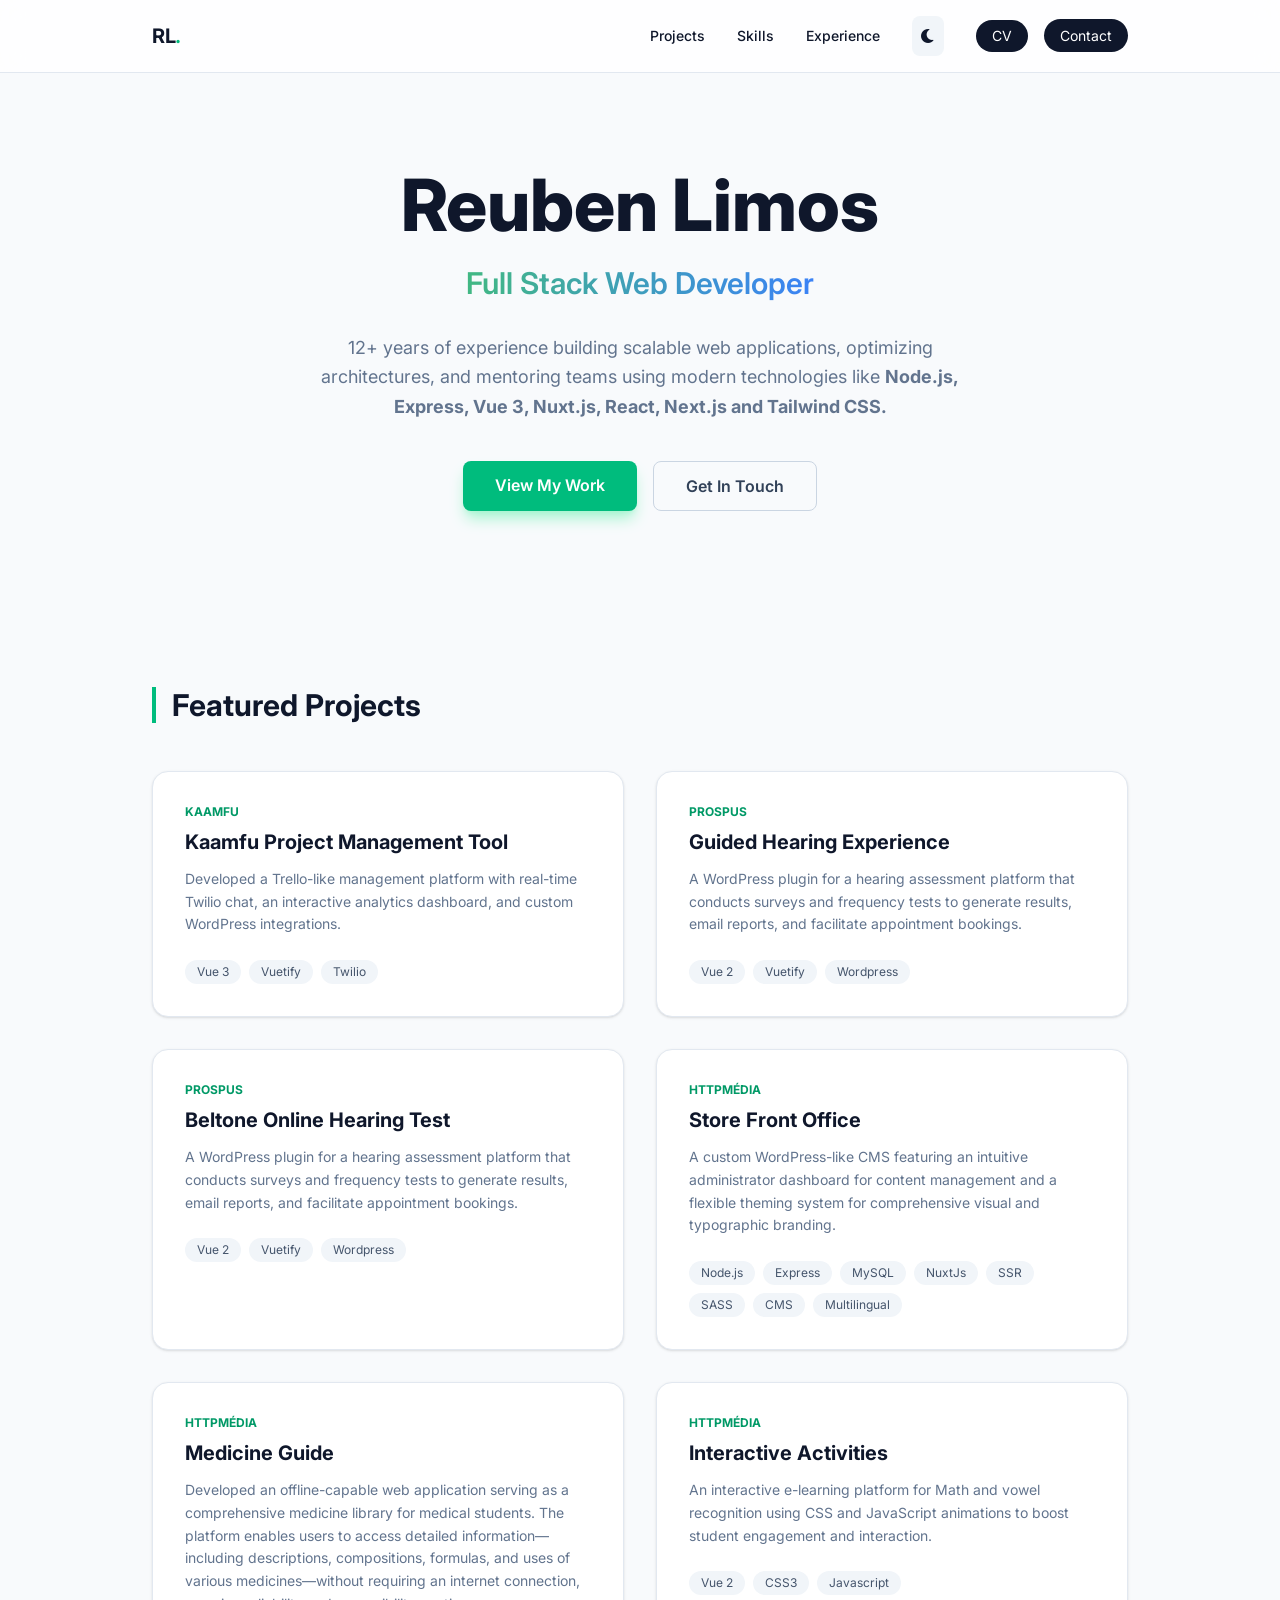
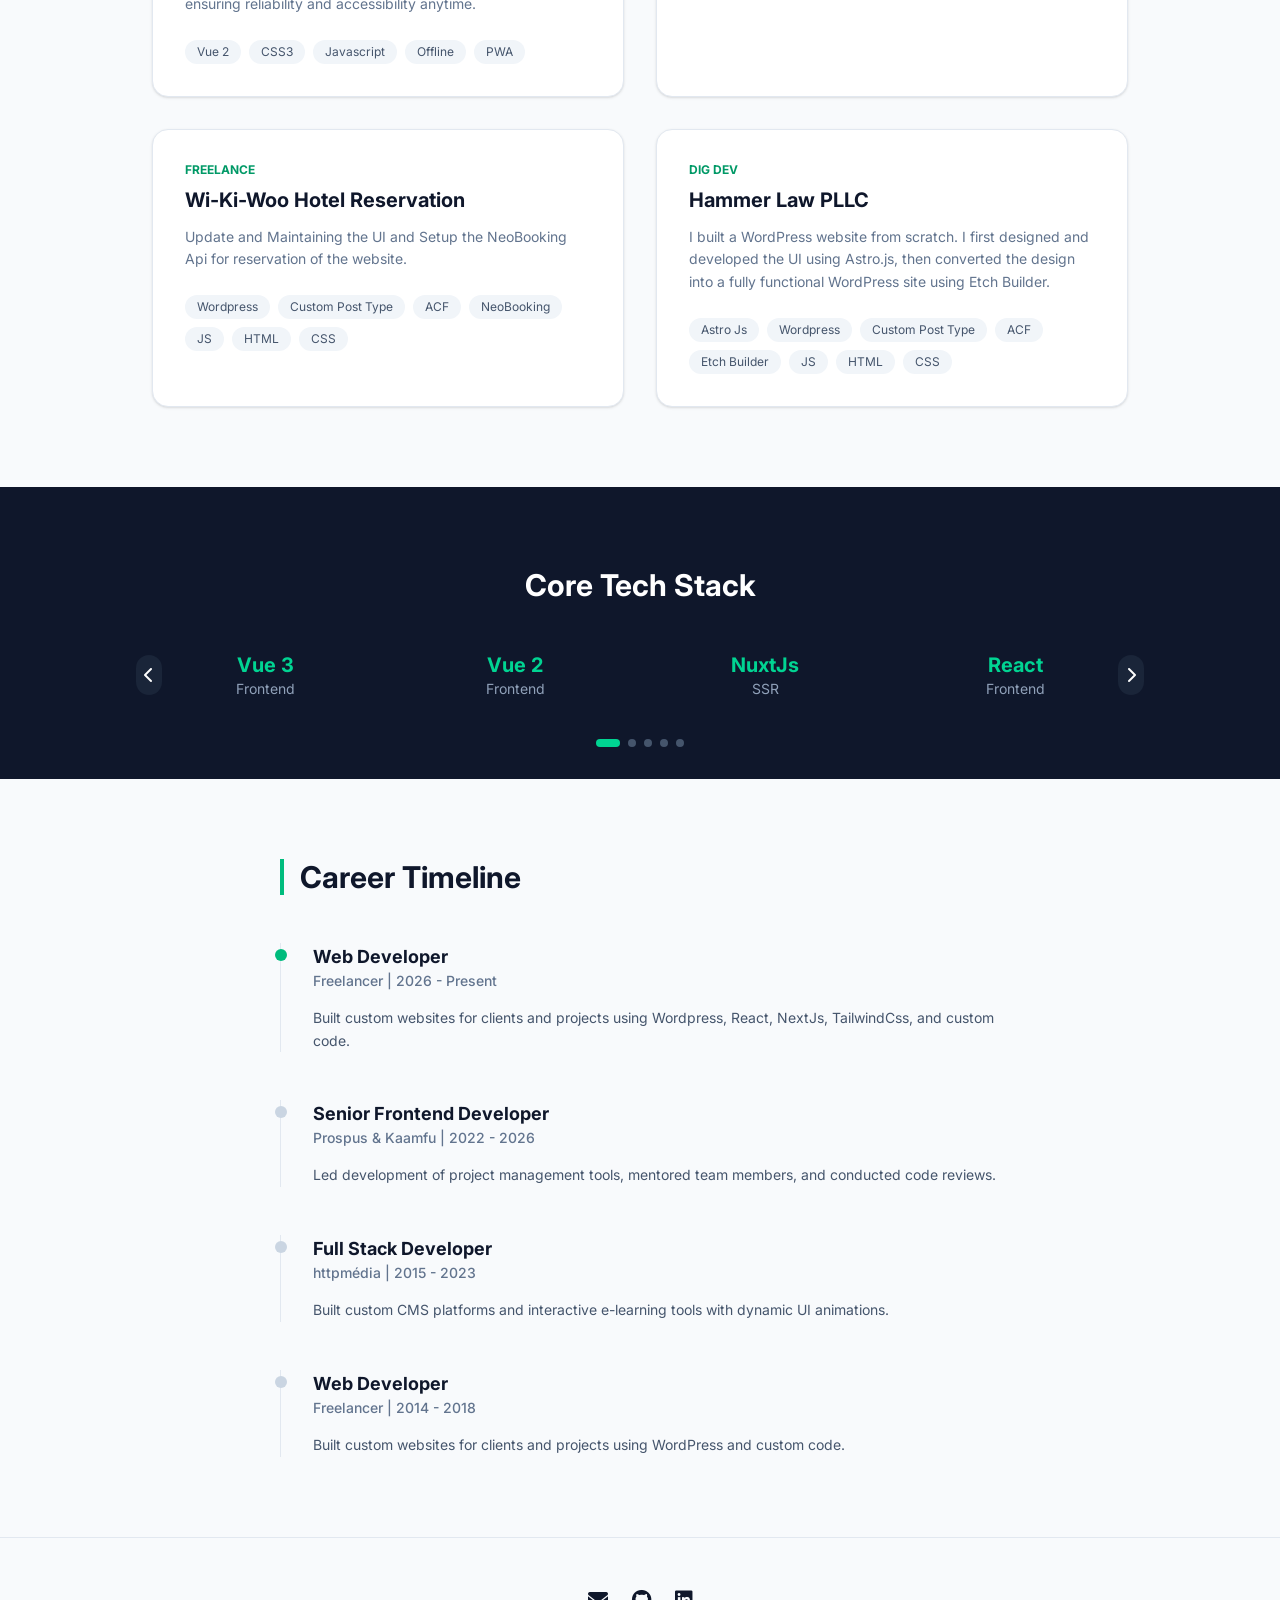
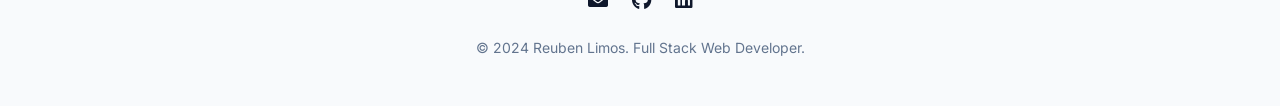
==== commit f5e7f14c: "update build files" ====
--- a/index.html
+++ b/index.html
@@ -1,22 +1,21 @@
-<!doctype html>
-<html lang="en">
-  <head>
-    <meta charset="UTF-8" />
-    <link rel="icon" type="image/svg+xml" href="./favicon.svg" />
-    <meta name="viewport" content="width=device-width, initial-scale=1.0" />
-    <title>Reuben Limos | Senior Frontend Developer</title>
-    <link
-      rel="stylesheet"
-      href="https://cdnjs.cloudflare.com/ajax/libs/font-awesome/6.0.0/css/all.min.css"
-    />
+<!doctype html>
+<html lang="en">
+  <head>
+    <meta charset="UTF-8" />
+    <link rel="icon" type="image/svg+xml" href="./favicon.svg" />
+    <meta name="viewport" content="width=device-width, initial-scale=1.0" />
+    <title>Reuben Limos | Senior Frontend Developer</title>
+    <link
+      rel="stylesheet"
+      href="https://cdnjs.cloudflare.com/ajax/libs/font-awesome/6.0.0/css/all.min.css"
+    />
     <script type="module" crossorigin src="./assets/index.js"></script>
-    <script type="module" crossorigin src="./assets/chatbot.js"></script>
     <link rel="stylesheet" crossorigin href="./assets/index.css">
-    <link rel="stylesheet" crossorigin href="./assets/chatbot.css">
-  </head>
-  <body>
-    <div id="root"></div>
-
-    <div id="chat-bot-float"></div>
-  </body>
-</html>
+  </head>
+  <body>
+    <div id="root"></div>+
+
+    <div id="chat-bot-float"></div>
+  </body>
+</html>
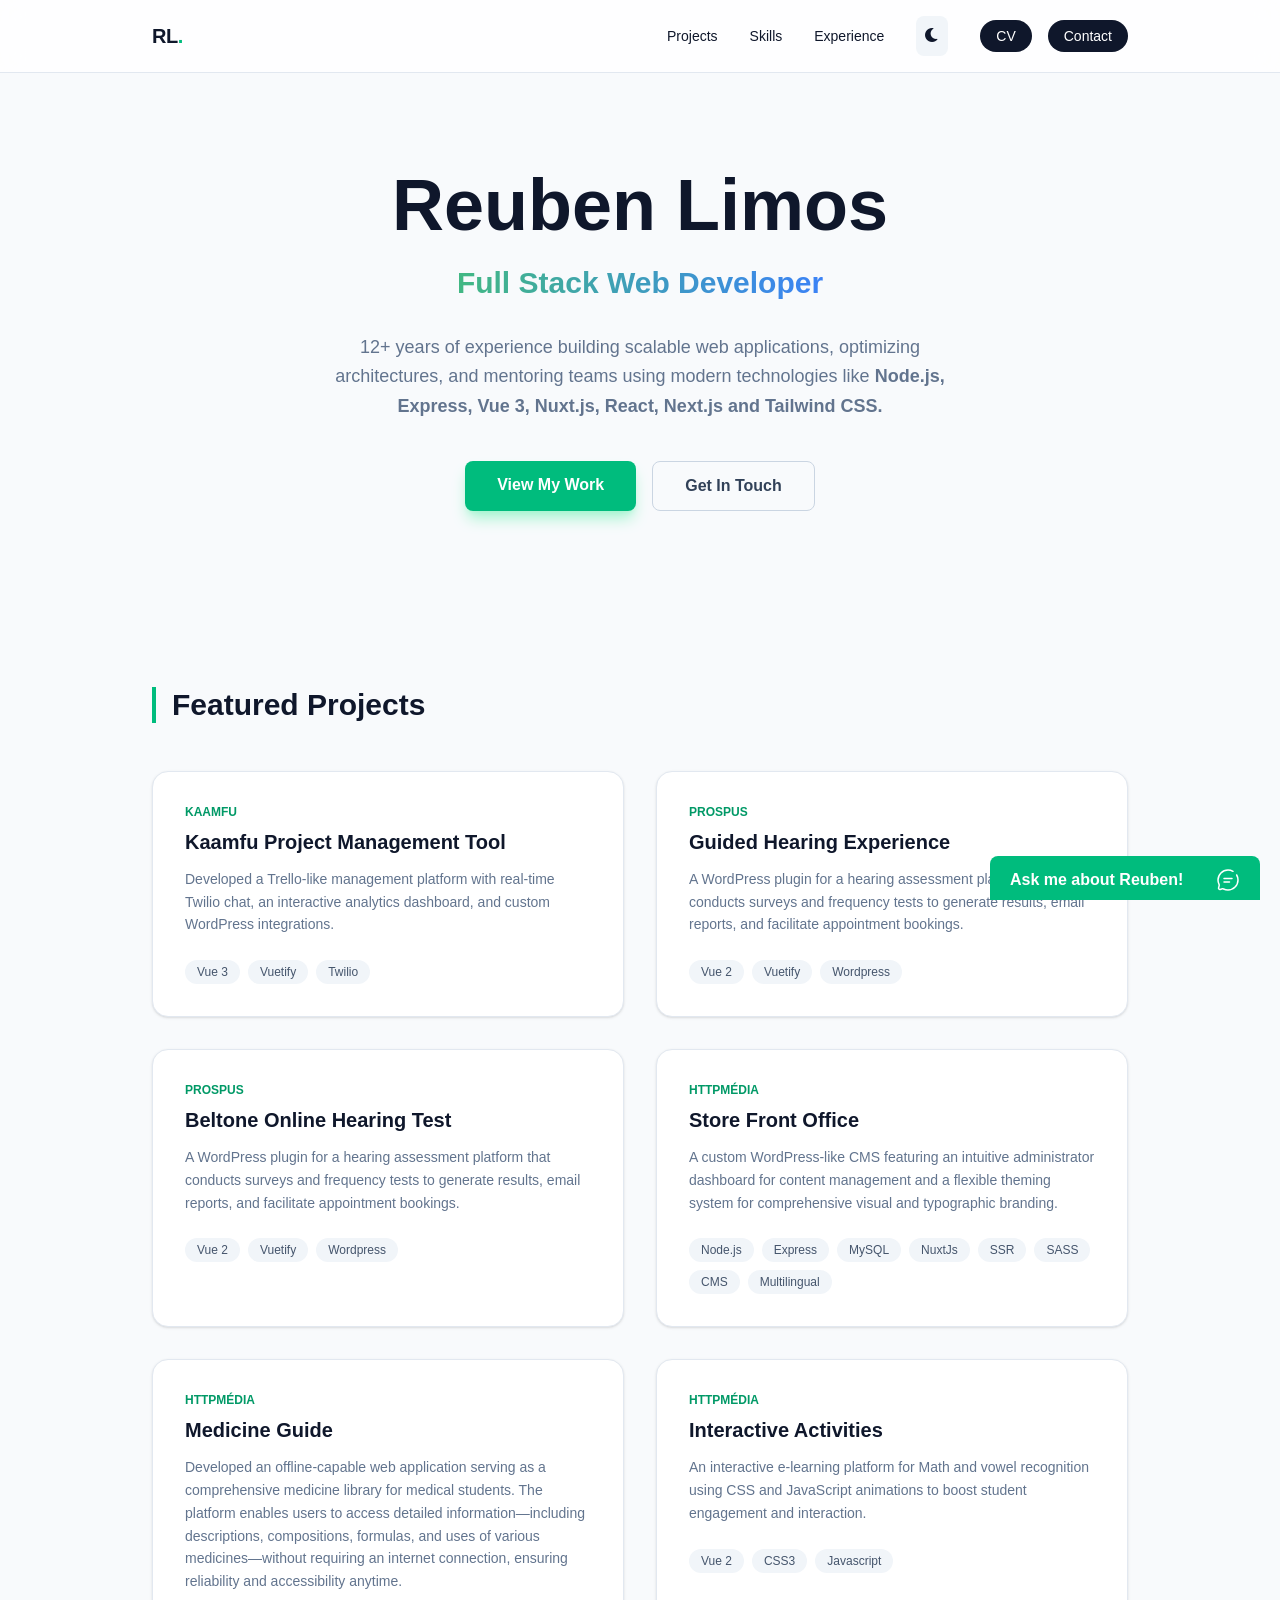
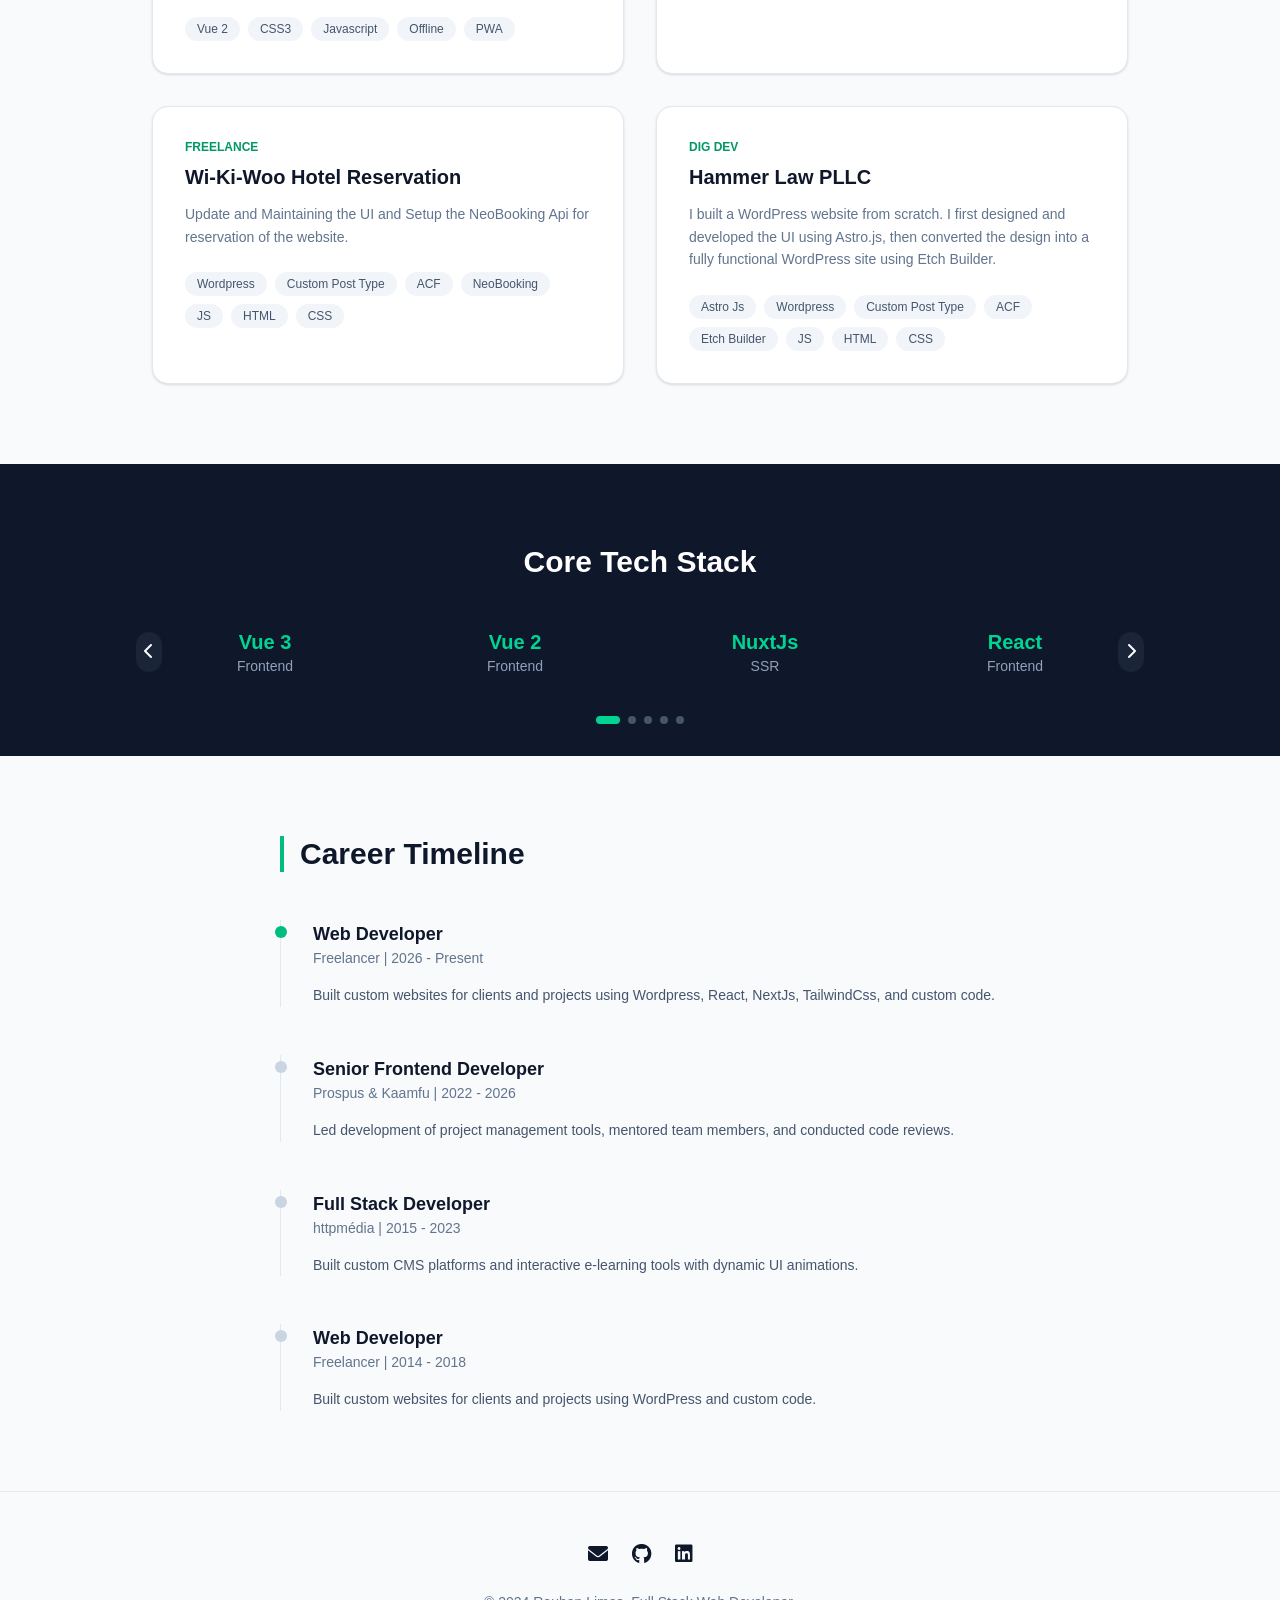
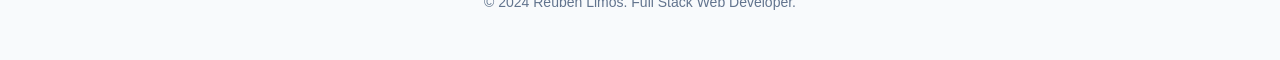
==== commit 7e112d32: "index" ====
--- a/index.html
+++ b/index.html
@@ -1,21 +1,23 @@
-<!doctype html>
-<html lang="en">
-  <head>
-    <meta charset="UTF-8" />
-    <link rel="icon" type="image/svg+xml" href="./favicon.svg" />
-    <meta name="viewport" content="width=device-width, initial-scale=1.0" />
-    <title>Reuben Limos | Senior Frontend Developer</title>
-    <link
-      rel="stylesheet"
-      href="https://cdnjs.cloudflare.com/ajax/libs/font-awesome/6.0.0/css/all.min.css"
-    />
+<!doctype html>
+<html lang="en">
+  <head>
+    <meta charset="UTF-8" />
+    <link rel="icon" type="image/svg+xml" href="./favicon.svg" />
+    <meta name="viewport" content="width=device-width, initial-scale=1.0" />
+    <title>Reuben Limos | Full Stack Web Developer</title>
+    <link
+      rel="stylesheet"
+      href="https://cdnjs.cloudflare.com/ajax/libs/font-awesome/6.0.0/css/all.min.css"
+    />
     <script type="module" crossorigin src="./assets/index.js"></script>
+    <script type="module" crossorigin src="./assets/chatbot.js"></script>
     <link rel="stylesheet" crossorigin href="./assets/index.css">
-  </head>
-  <body>
-    <div id="root"></div>-
-
-    <div id="chat-bot-float"></div>
-  </body>
-</html>
+    <link rel="stylesheet" crossorigin href="./assets/chatbot.css">
+  </head>
+  <body>
+    <div id="root"></div>
+
+
+    <div id="chat-bot-float"></div>
+  </body>
+</html>
--- a/assets/chatbot.css
+++ b/assets/chatbot.css
@@ -0,0 +1,2 @@
+*{box-sizing:border-box}body{background:#f4f7f6;font-family:Arial,sans-serif}#chat-bot-float{z-index:9999999;position:fixed;bottom:0;right:20px}.chat-container{transform-origin:100% 100%;background:#fff;border-radius:12px;flex-direction:column;width:400px;height:500px;margin-bottom:8px;transition:all .3s .3s;display:flex;overflow:hidden;scale:1;box-shadow:0 5px 15px #0000001a}.chat-container.close{height:200px;transition-delay:0s;scale:0}.chat-container.hide{height:0}@media screen and (width<=460px){.chat-container{width:calc(100vw - 60px);min-width:320px}}.closed-title{color:#fff;cursor:pointer;opacity:1;border-top-left-radius:8px;border-top-right-radius:8px;justify-content:space-between;align-items:center;width:270px;padding:12px 20px 8px;font-size:16px;font-weight:700;transition:bottom .3s;display:flex;position:absolute;right:0}.closed-title.show{transition-delay:.6s;bottom:0}.closed-title.hide{bottom:-60px}@media screen and (width<=768px){.closed-title{justify-content:center;align-items:center;width:60px;height:60px;padding:8px}.closed-title span{display:none}.closed-title img{width:30px}}.top-bar{color:#fff;justify-content:space-between;align-items:center;padding:10px 20px;font-size:16px;display:flex}.top-bar span{cursor:pointer;font-weight:700}.top-bar .close-btn{cursor:pointer;background:0 0;border:none;border-radius:50%;padding:8px;line-height:0}.top-bar .close-btn:hover{background:#6464644d}.chat-box{width:100%;height:386px;padding:20px;overflow-y:auto}.chat-box .chat-box-wrapper{flex-direction:column;gap:10px;display:flex;overflow:hidden}.message{overflow-anchor:none;font-size:14px}.message .message-wrapper{word-wrap:break-word;display:flex}.message .avatar-wrapper{border:1px solid #999;border-radius:50%;padding:8px;line-height:0;overflow:hidden}.message .text-message{align-items:center;display:flex}.message .text-message div{border-radius:8px;padding:8px}.message .message-loading{align-items:end;padding:10px 20px;display:flex}.message img{min-width:30px}.message-anchor{overflow-anchor:auto;height:1px}.user{color:#fff;border-bottom-right-radius:2px}.user .message-wrapper{flex-direction:row-reverse;align-self:flex-end}.user .text-message{margin-left:56px;margin-right:8px}.bot{color:#333;border-bottom-left-radius:2px}.bot .message-wrapper{align-self:flex-start}.bot .text-message{margin-left:8px;margin-right:56px}.bot .text-message div{background:#e9ecef}.input-area{background:#fff;border-top:1px solid #eee;padding:10px;display:flex}.input-area input{border:1px solid #ddd;border-radius:20px;outline:none;flex:1;padding:12px}.input-area button{color:#fff;cursor:pointer;border:none;border-radius:20px;margin-left:8px;padding:0 20px}.error{color:#b00020;opacity:0;background-color:#eee;justify-content:center;align-items:center;gap:8px;height:0;font-size:14px;transition:height .3s;display:flex}.error div{margin:11px 0}.error.show{opacity:1;height:40px}
+/*$vite$:1*/
